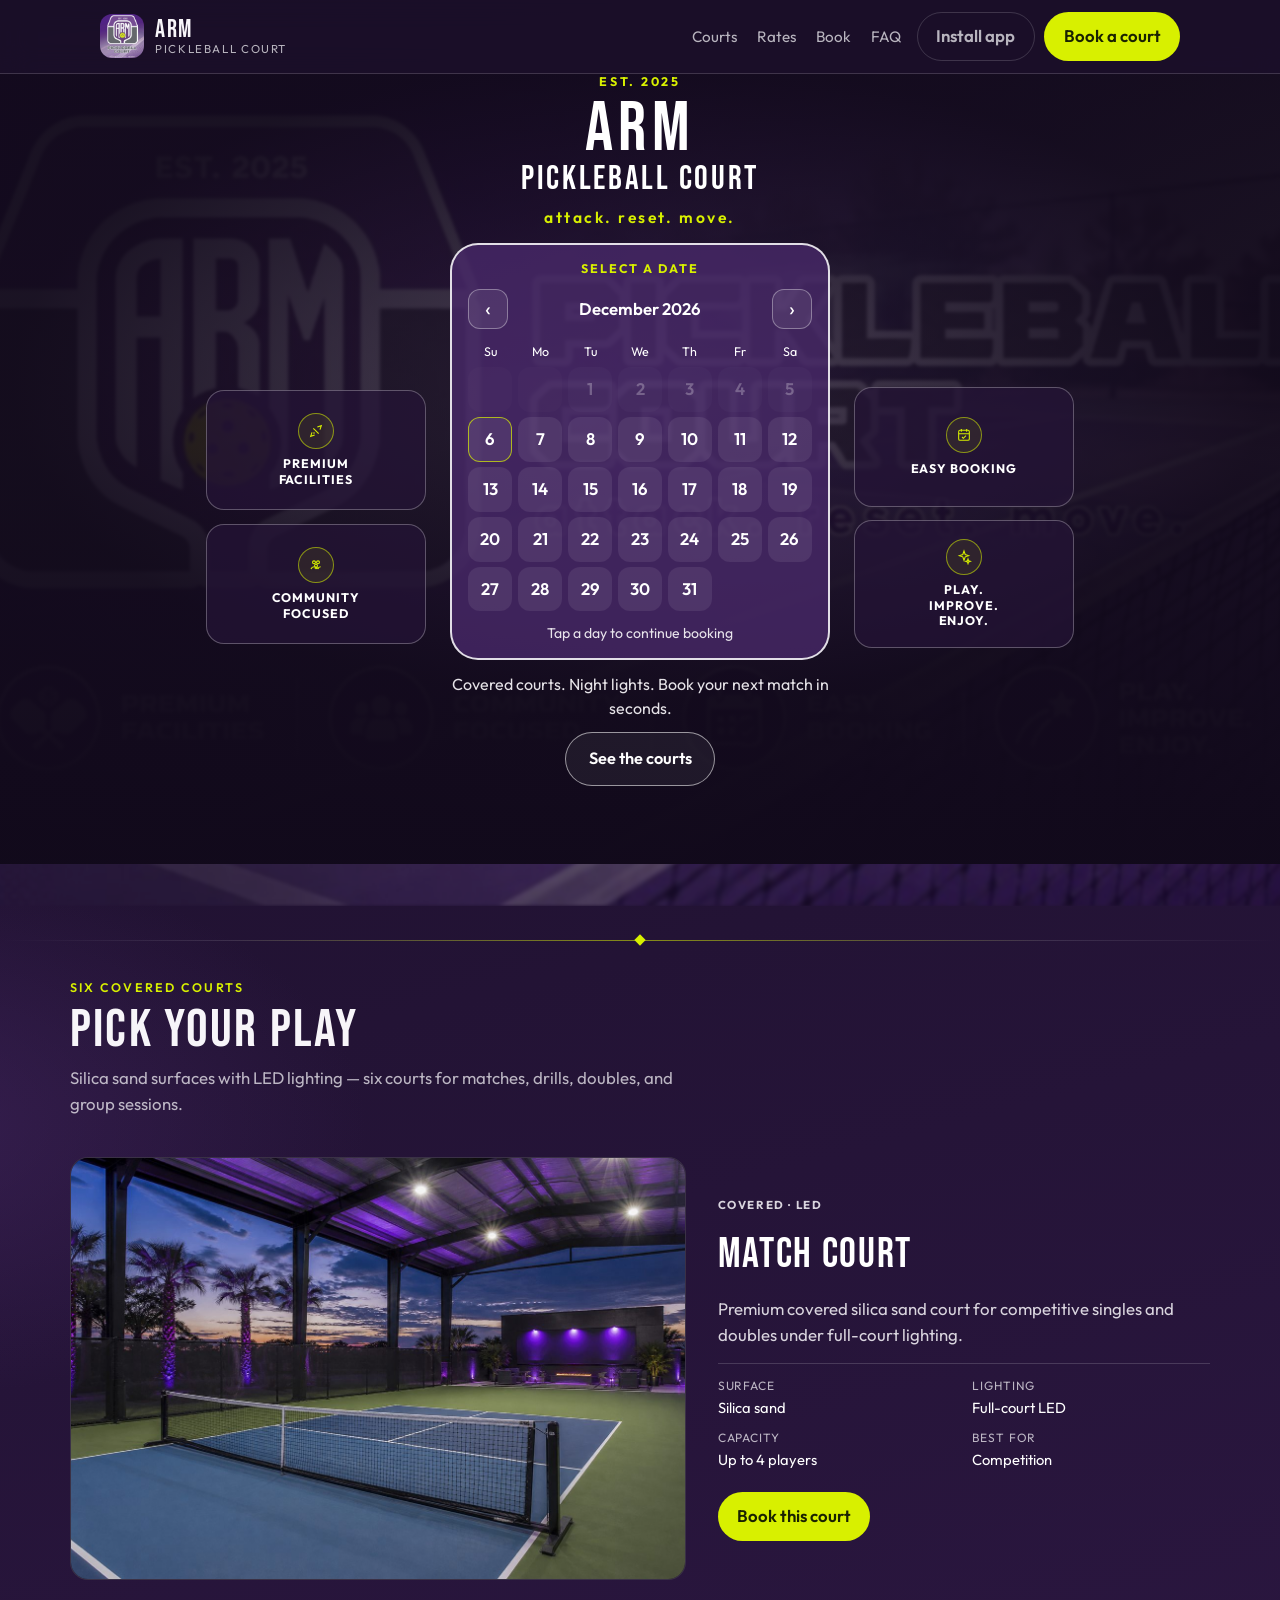
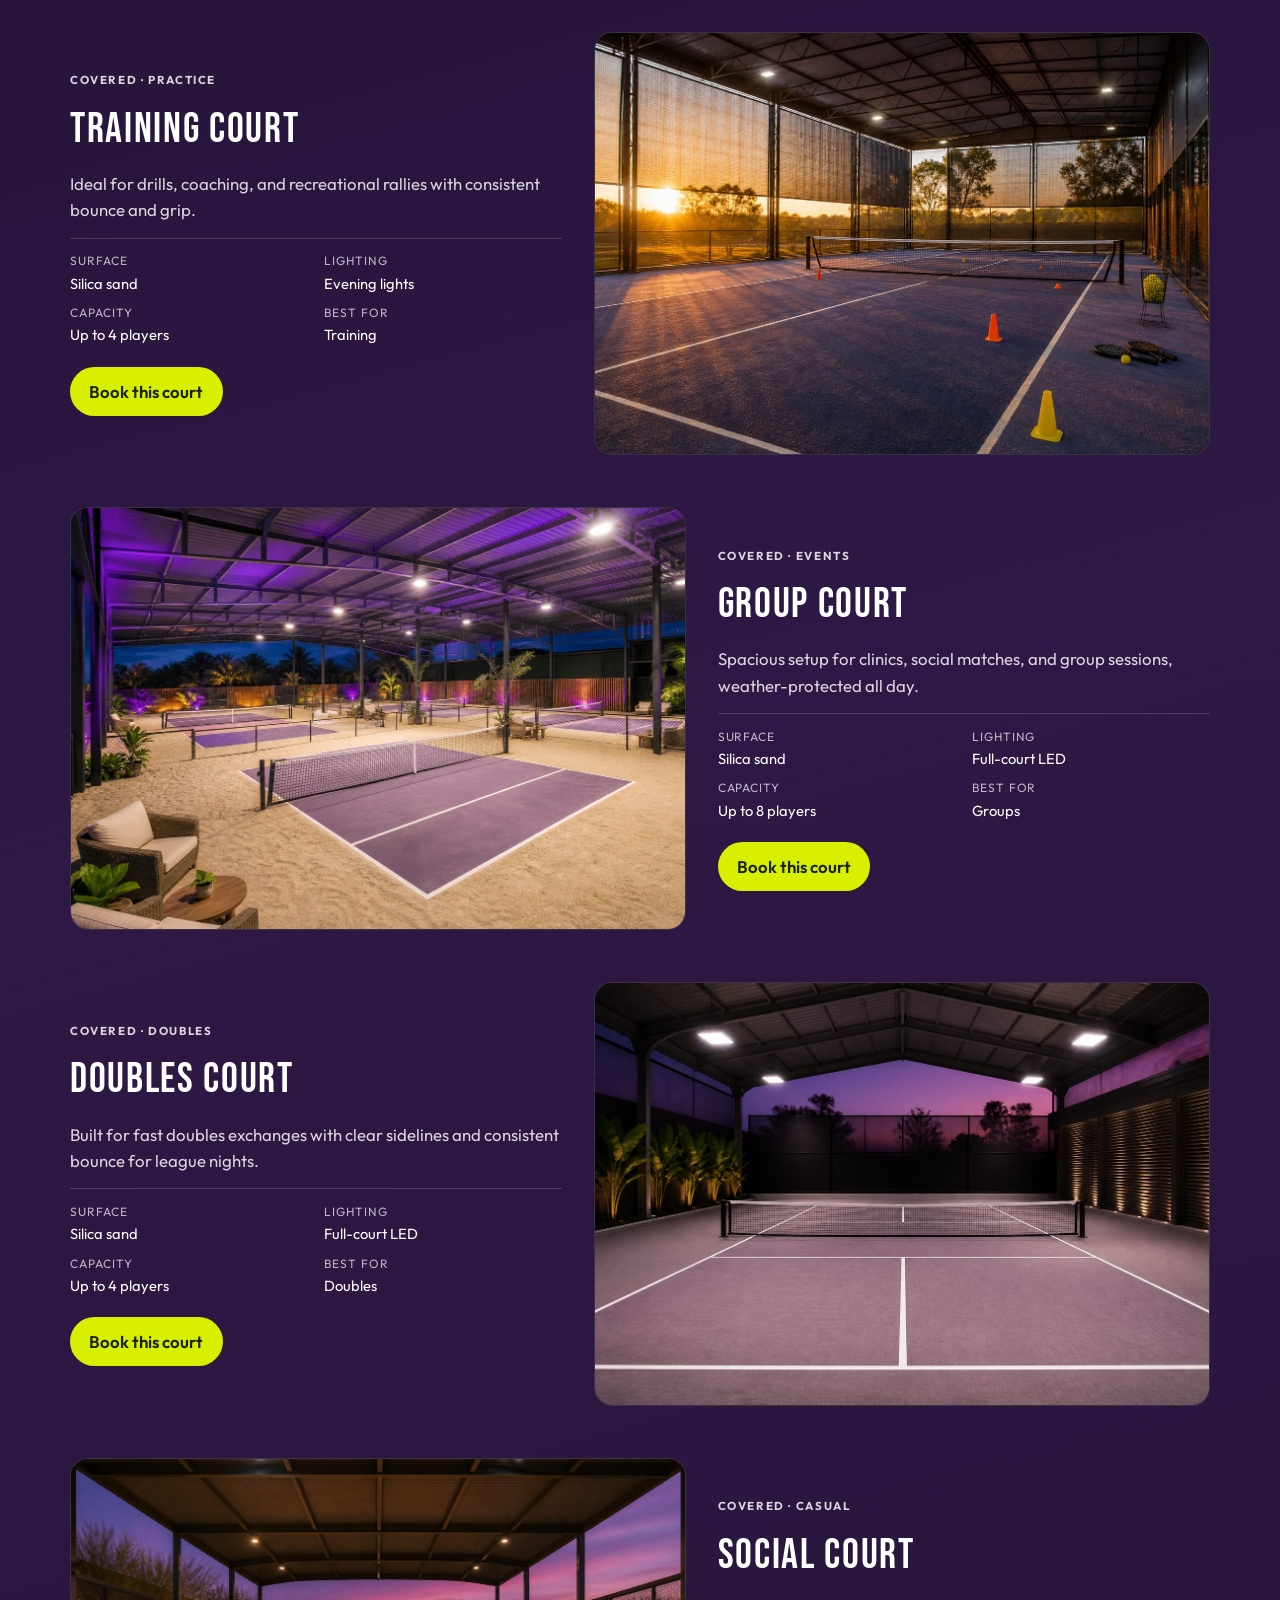
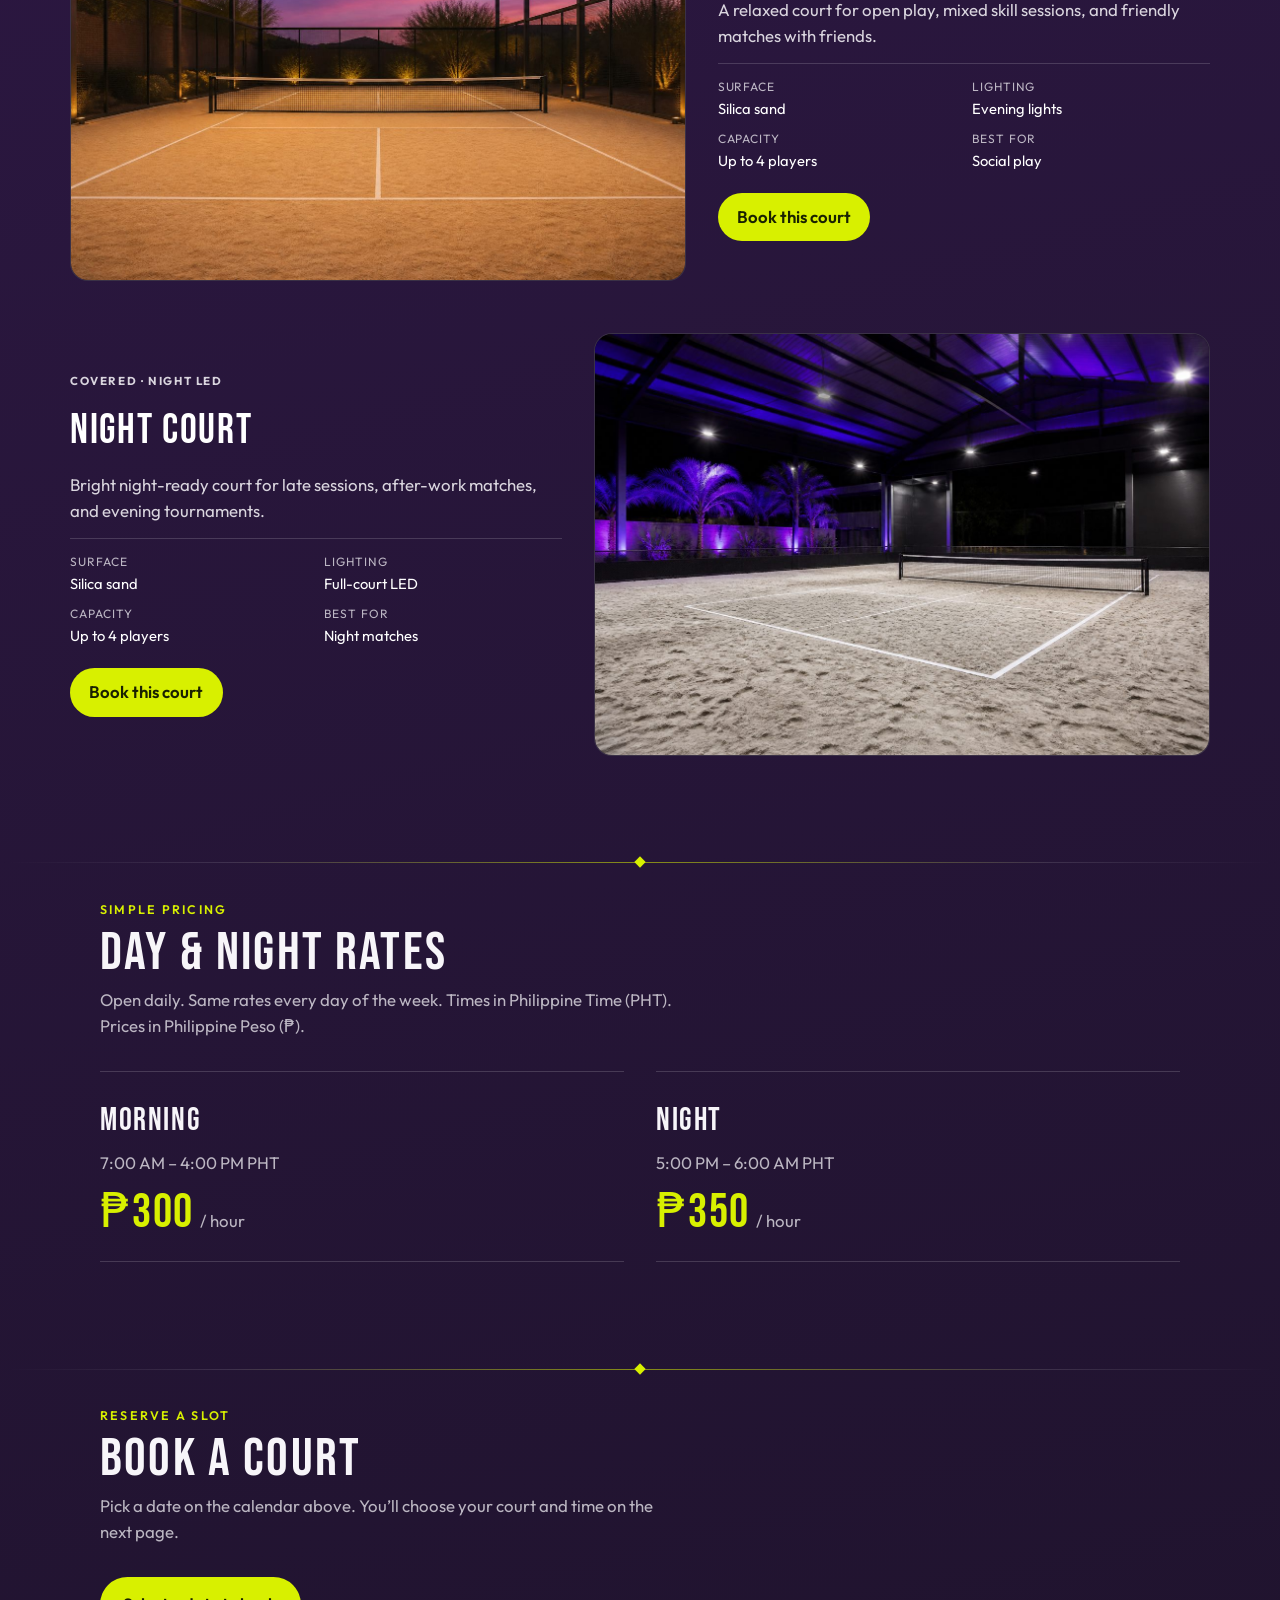
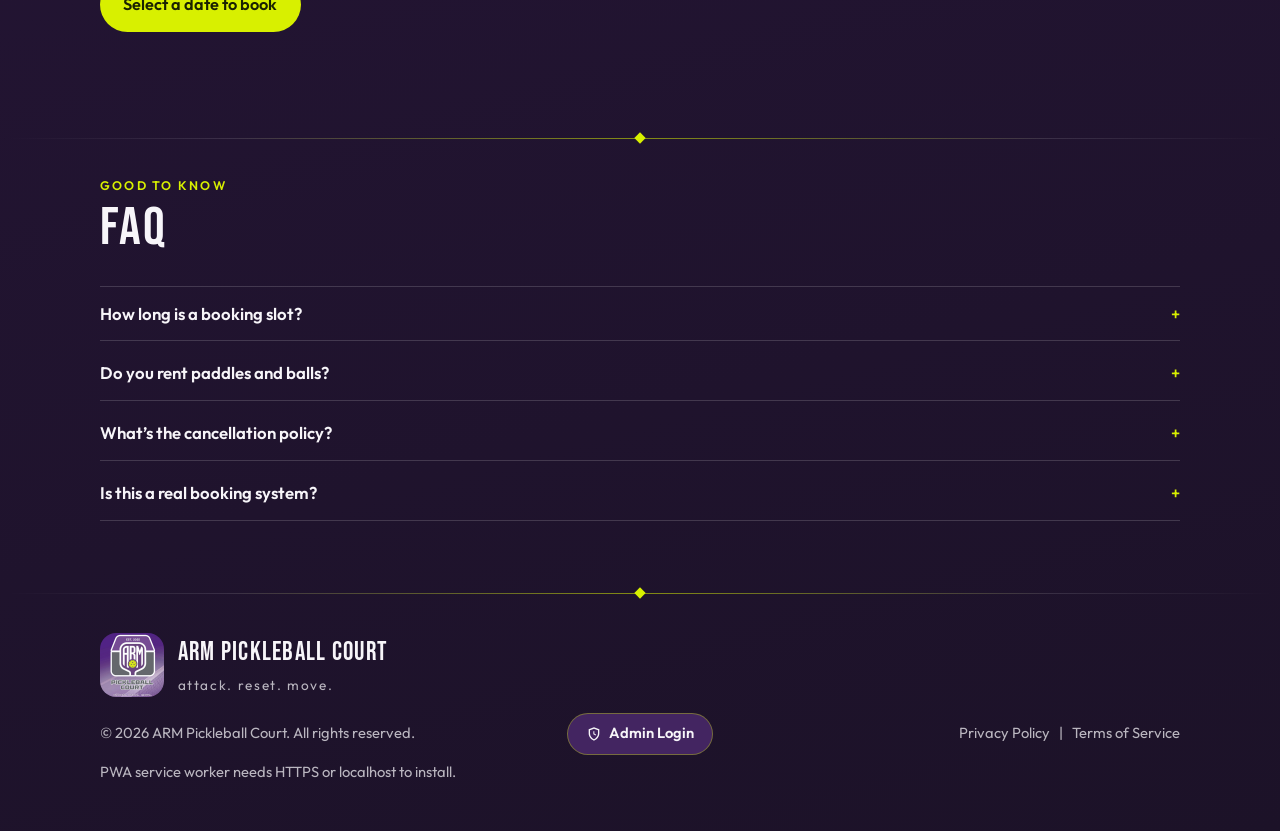
==== book.html @ 5e367e17 "Prepare ARM Pickleball Court PWA for Vercel deploy and phone install. Co-authored-by: Cursor <cursor" ====
<!DOCTYPE html>
<html lang="en">
  <head>
    <meta charset="utf-8" />
    <meta name="viewport" content="width=device-width, initial-scale=1, viewport-fit=cover" />
    <meta name="theme-color" content="#4A2A6B" />
    <meta name="description" content="Book an ARM Pickleball Court — choose court and time." />
    <meta name="apple-mobile-web-app-capable" content="yes" />
    <meta name="apple-mobile-web-app-status-bar-style" content="black-translucent" />
    <meta name="apple-mobile-web-app-title" content="ARM Court" />
    <link rel="manifest" href="/manifest.webmanifest" />
    <link rel="icon" type="image/png" href="/assets/icons/icon-192.png" />
    <link rel="apple-touch-icon" href="/assets/icons/apple-touch-icon.png" />
    <link rel="preconnect" href="https://fonts.googleapis.com" />
    <link rel="preconnect" href="https://fonts.gstatic.com" crossorigin />
    <link
      href="https://fonts.googleapis.com/css2?family=Bebas+Neue&family=Outfit:wght@400;500;600;700&display=swap"
      rel="stylesheet"
    />
    <link rel="stylesheet" href="/css/styles.css?v=39" />
    <link rel="stylesheet" href="/css/book.css?v=39" />
    <title>Book a court · ARM Pickleball Court</title>
  </head>
  <body class="book-page">
    <a class="skip-link" href="#bookMain">Skip to content</a>

    <header class="site-header" id="top">
      <div class="header-inner">
        <a class="brand-mark" href="/#hero" aria-label="ARM Pickleball Court home">
          <img src="/assets/logo.png" alt="" width="44" height="44" />
          <span class="brand-text">
            <span class="brand-name">ARM</span>
            <span class="brand-sub">Pickleball Court</span>
          </span>
        </a>
        <nav class="nav" aria-label="Primary">
          <a href="/#courts">Courts</a>
          <a href="/#rates">Rates</a>
          <a href="/book.html">Book</a>
          <a href="/#faq">FAQ</a>
        </nav>
        <div class="header-actions">
          <a class="btn btn-accent change-date-btn" href="/#heroCalendar">Change date</a>
          <button type="button" class="nav-toggle" id="navToggle" aria-expanded="false" aria-controls="mobileNav" aria-label="Open menu">
            <span></span><span></span>
          </button>
        </div>
      </div>
      <nav class="mobile-nav" id="mobileNav" hidden>
        <a href="/#courts">Courts</a>
        <a href="/#rates">Rates</a>
        <a href="/book.html">Book</a>
        <a href="/#faq">FAQ</a>
        <a class="btn btn-accent" href="/#heroCalendar">Change date</a>
      </nav>
    </header>

    <main id="bookMain" class="book-layout">
      <section class="book-main">
        <h1 class="book-page-title">Book your court</h1>
        <p class="book-intro">Follow the steps below — pick a date, choose a court, select your times, then enter your details.</p>

        <ol class="book-stepper" id="bookStepper" aria-label="Booking steps">
          <li class="is-done">
            <span class="stepper-mark" aria-hidden="true">✓</span>
            <span>Date</span>
          </li>
          <li class="is-current" data-step="court">
            <span class="stepper-mark">2</span>
            <span>Court</span>
          </li>
          <li data-step="times">
            <span class="stepper-mark">3</span>
            <span>Times</span>
          </li>
          <li data-step="details">
            <span class="stepper-mark">4</span>
            <span>Details</span>
          </li>
        </ol>

        <div class="book-step-card" id="bookCourtSection">
          <div class="book-step-head">
            <p class="eyebrow" id="bookStepLabel">Step 2 · Choose your court</p>
            <h2 id="bookStepTitle">Tap a court to pick times for it.</h2>
            <p class="book-lead" id="bookLead">Swipe through all 6 covered courts. Want a second court later? You can add another after.</p>
          </div>

          <div class="book-hint" id="bookHint">
            Tap a court card to continue. Times are Philippine Time (PHT). Prices in ₱.
          </div>

          <div class="book-carousel" id="bookCarousel">
            <div class="book-court-track" id="bookCourtGrid"></div>
            <button type="button" class="carousel-nav carousel-prev" id="carouselPrev" aria-label="Previous court">‹</button>
            <button type="button" class="carousel-nav carousel-next" id="carouselNext" aria-label="Next court">›</button>
            <div class="carousel-dots" id="carouselDots" role="tablist" aria-label="Courts"></div>
          </div>

          <div class="book-next-card" id="bookNextCard" hidden>
            <p class="book-hint book-hint-inline" id="bookNextHint">Next: pick play times.</p>
            <button type="button" class="btn btn-accent book-pick-times" id="pickTimesBtn">Pick times →</button>
            <a class="book-back-date" href="/#heroCalendar">← Back to date</a>
          </div>
        </div>

        <div class="book-slots-panel" id="bookSlotsPanel" hidden>
          <h2 class="book-slots-title" id="timesTitle">Pick your play times</h2>
          <p class="book-lead" id="timesLead">Tap one or more hours. You can add more courts after.</p>

          <div class="pricing-guide" aria-label="Pricing guide">
            <p class="pricing-kicker">Pricing guide</p>
            <div class="pricing-tiers">
              <div class="pricing-tier">
                <span class="tier-icon is-sun" aria-hidden="true">☀</span>
                <div>
                  <p>Morning · ₱300/hr</p>
                  <span>Monday – Sunday · 7 AM – 4 PM</span>
                </div>
              </div>
              <div class="pricing-tier">
                <span class="tier-icon is-moon" aria-hidden="true">☾</span>
                <div>
                  <p>Night · ₱350/hr</p>
                  <span>Monday – Sunday · 5 PM – 6 AM</span>
                </div>
              </div>
            </div>
          </div>

          <div class="time-slot-list" id="bookSlotGrid" role="listbox" aria-multiselectable="true" aria-label="Time slots"></div>

          <button type="button" class="add-court-btn" id="addCourtBtn">+ Add another court</button>

          <div class="book-continue-bar book-continue-inline" id="bookContinueInline" hidden>
            <p class="book-continue-copy">
              <svg class="book-continue-icon" viewBox="0 0 24 24" fill="none" stroke="currentColor" stroke-width="1.8" aria-hidden="true">
                <path d="M9 18h6" />
                <path d="M10 21h4" />
                <path d="M12 3a7 7 0 0 0-4 12.7V17h8v-1.3A7 7 0 0 0 12 3z" />
              </svg>
              Nice! Add your name and contact next so we can confirm your booking.
            </p>
            <button type="button" class="btn btn-accent book-continue-btn" data-continue-details>
              Continue to your details →
            </button>
          </div>

          <div class="times-actions">
            <button type="button" class="btn btn-ghost" id="slotsBack">← Back to courts</button>
          </div>
        </div>

        <form class="book-details" id="bookDetailsForm" hidden novalidate>
          <h2>Your details</h2>
          <div class="field-grid">
            <div class="field">
              <label for="guestName">Full name</label>
              <input id="guestName" name="name" type="text" autocomplete="name" required placeholder="Jordan Reyes" />
            </div>
            <div class="field">
              <label for="guestPhone">Mobile number</label>
              <input id="guestPhone" name="phone" type="tel" inputmode="numeric" autocomplete="tel" required placeholder="09XX XXX XXXX" maxlength="13" pattern="[0-9]*" />
            </div>
            <div class="field field-span">
              <label for="guestEmail">Email <span class="optional">(optional)</span></label>
              <input id="guestEmail" name="email" type="email" autocomplete="email" placeholder="you@email.com" />
            </div>
          </div>
          <div class="step-actions">
            <button type="button" class="btn btn-ghost" id="detailsBack">Back to times</button>
            <button type="submit" class="btn btn-accent">Review booking</button>
          </div>
        </form>
      </section>

      <aside class="book-sidebar" aria-label="Booking summary">
        <div class="book-sidebar-card">
          <div class="book-sidebar-head">
            <p class="book-sidebar-kicker">Your booking</p>
            <p class="book-sidebar-sub">A quick look at what you picked.</p>
          </div>

          <div class="book-sidebar-row">
            <div>
              <p class="book-meta-label">Date</p>
              <p class="book-meta-value" id="sidebarDate">—</p>
            </div>
            <a class="book-change" href="/#heroCalendar">Change</a>
          </div>

          <div class="book-sidebar-body" id="sidebarBody">
            <p class="book-empty">No courts chosen yet — start by tapping a court.</p>
          </div>

          <div class="book-total">
            <span>Total Amount</span>
            <strong id="sidebarTotal">₱0</strong>
          </div>

          <p class="book-secure-note">Secure booking</p>
        </div>
        <button type="button" class="btn btn-accent sidebar-continue" id="sidebarContinueBtn" data-continue-details hidden>
          Continue to your details →
        </button>
      </aside>
    </main>

    <section class="confirm-page" id="bookingConfirm" hidden>
      <div class="confirm-hero">
        <span class="confirm-check" aria-hidden="true">
          <svg viewBox="0 0 24 24" fill="none" stroke="currentColor" stroke-width="2.2">
            <circle cx="12" cy="12" r="8.5" />
            <path d="M8.2 12.3l2.4 2.4 5.2-5.2" />
          </svg>
        </span>
        <p class="eyebrow">Demo booking confirmed</p>
        <h1>You’re on the court</h1>
        <p>Show this reference at the desk when you arrive.</p>
      </div>

      <div class="confirm-ref-card">
        <p>Booking reference</p>
        <strong id="receiptRef">—</strong>
      </div>

      <div class="confirm-receipt">
        <section class="review-block is-tint">
          <p class="review-kicker">Date</p>
          <p class="review-date-value" id="receiptDate"></p>
        </section>

        <section class="review-block">
          <p class="review-kicker">Courts & times</p>
          <div id="receiptCourts"></div>
        </section>

        <section class="review-block">
          <p class="review-kicker">Your details</p>
          <div id="receiptGuest"></div>
        </section>

        <div class="review-total">
          <span>Total paid</span>
          <strong id="receiptTotal"></strong>
        </div>

        <section class="review-block is-tint">
          <p class="review-kicker">What to know</p>
          <ul class="review-notes">
            <li>This is a simulated demo booking — no real payment was taken.</li>
            <li>Cancel at least 4 hours before your slot for a full demo credit.</li>
            <li>Arrive a few minutes early. Paddles and balls can be rented at the desk.</li>
          </ul>
        </section>
      </div>

      <div class="confirm-actions">
        <a class="btn btn-ghost" href="/">Back to home</a>
        <a class="btn btn-accent" href="/#heroCalendar">Book another date</a>
      </div>
      <p class="confirm-note">Keep this page or screenshot the reference for check-in.</p>
    </section>

    <div class="book-continue-bar book-continue-fixed" id="bookContinueBar" hidden>
      <p class="book-continue-copy">
        <svg class="book-continue-icon" viewBox="0 0 24 24" fill="none" stroke="currentColor" stroke-width="1.8" aria-hidden="true">
          <path d="M9 18h6" />
          <path d="M10 21h4" />
          <path d="M12 3a7 7 0 0 0-4 12.7V17h8v-1.3A7 7 0 0 0 12 3z" />
        </svg>
        Nice! Add your name and contact next so we can confirm your booking.
      </p>
      <button type="button" class="btn btn-accent book-continue-btn" data-continue-details>
        Continue to your details →
      </button>
    </div>

    <dialog class="photo-dialog" id="photoDialog">
      <form method="dialog" class="photo-dialog-body">
        <img id="photoDialogImg" alt="" />
        <p id="photoDialogCaption"></p>
        <button value="close" class="btn btn-accent">Close</button>
      </form>
    </dialog>

    <dialog class="review-dialog" id="reviewDialog" aria-labelledby="reviewTitle">
      <div class="review-card">
        <header class="review-head">
          <span class="review-icon" aria-hidden="true">
            <svg viewBox="0 0 24 24" fill="none" stroke="currentColor" stroke-width="2.2">
              <circle cx="12" cy="12" r="8.5" />
              <path d="M8.2 12.3l2.4 2.4 5.2-5.2" />
            </svg>
          </span>
          <div class="review-head-copy">
            <p class="eyebrow" id="reviewEyebrow">Check before you confirm</p>
            <h2 id="reviewTitle">Review your booking</h2>
            <p id="reviewSub">Nothing is locked in yet — go back if you need to change anything.</p>
          </div>
          <button type="button" class="review-close" id="reviewClose" aria-label="Go back">×</button>
        </header>

        <section class="review-block is-tint">
          <p class="review-kicker">Date</p>
          <p class="review-date-value" id="reviewDate"></p>
        </section>

        <section class="review-block">
          <p class="review-kicker">Courts & times</p>
          <div id="reviewCourts"></div>
        </section>

        <section class="review-block">
          <p class="review-kicker">Your details</p>
          <div id="reviewGuest"></div>
        </section>

        <div class="review-total">
          <span>Total to pay</span>
          <strong id="reviewTotal"></strong>
        </div>

        <section class="review-block is-tint" id="reviewNotes">
          <p class="review-kicker">Important reminders</p>
          <ul class="review-notes">
            <li>Cancel at least 4 hours before your slot for a full demo credit.</li>
            <li>Same-day no-shows are charged.</li>
            <li>Arrive a few minutes early. Paddles and balls can be rented at the desk.</li>
          </ul>
        </section>

        <p class="review-ref" id="reviewRefWrap" hidden>Reference <strong id="confirmRef"></strong></p>

        <div class="review-actions" id="reviewActions">
          <button type="button" class="btn btn-ghost" id="reviewBack">Go back</button>
          <button type="button" class="btn btn-accent" id="reviewPayBtn">Confirm booking</button>
        </div>

        <div class="review-processing" id="reviewProcessing" hidden>
          <span class="review-spinner" aria-hidden="true"></span>
          <p>Processing demo payment…</p>
          <span>We’re locking your court times. This is a simulated booking.</span>
        </div>
      </div>
    </dialog>

    <script src="/js/data.js" defer></script>
    <script src="/js/book-page.js" defer></script>
    <script src="/js/pwa.js" defer></script>
  </body>
</html>
---- css/styles.css ----
:root {
  --purple: #4a2a6b;
  --purple-deep: #2e1845;
  --purple-mid: #6a3d8a;
  --charcoal: #3d3f45;
  --charcoal-soft: #54565b;
  --lime: #d8f000;
  --lime-ink: #1a2200;
  --white: #f7f5f9;
  --white-dim: rgba(247, 245, 249, 0.72);
  --line: rgba(255, 255, 255, 0.16);
  --danger: #ff6b7a;
  --radius: 14px;
  --font-display: "Bebas Neue", sans-serif;
  --font-body: "Outfit", system-ui, sans-serif;
  --header-h: 68px;
  --shadow-none: none;
  color-scheme: dark;
}

*,
*::before,
*::after {
  box-sizing: border-box;
}

html {
  scroll-behavior: smooth;
  width: 100%;
  max-width: 100%;
  overflow-x: hidden;
}

body {
  margin: 0;
  width: 100%;
  max-width: 100%;
  overflow-x: hidden;
  font-family: var(--font-body);
  font-size: 1.05rem;
  line-height: 1.55;
  color: var(--white);
  background:
    radial-gradient(1200px 600px at 80% -10%, rgba(106, 61, 138, 0.55), transparent 60%),
    radial-gradient(900px 500px at -10% 20%, rgba(74, 42, 107, 0.5), transparent 55%),
    linear-gradient(165deg, #1a0f28 0%, var(--purple-deep) 42%, #1c1228 100%);
  min-height: 100dvh;
}

img {
  max-width: 100%;
  display: block;
}

a {
  color: inherit;
  text-decoration: none;
}

button,
input,
select {
  font: inherit;
}

.visually-hidden {
  position: absolute;
  width: 1px;
  height: 1px;
  padding: 0;
  margin: -1px;
  overflow: hidden;
  clip: rect(0, 0, 0, 0);
  white-space: nowrap;
  border: 0;
}

.skip-link {
  position: absolute;
  left: 12px;
  top: -48px;
  z-index: 100;
  padding: 0.6rem 1rem;
  background: var(--lime);
  color: var(--lime-ink);
  border-radius: 999px;
}

.skip-link:focus {
  top: 12px;
}

/* Header */
.site-header {
  position: sticky;
  top: 0;
  z-index: 50;
  backdrop-filter: blur(14px);
  background: rgba(26, 15, 40, 0.78);
  border-bottom: 1px solid var(--line);
}

.header-inner {
  max-width: 1120px;
  margin: 0 auto;
  padding: 0.75rem 1.25rem;
  min-height: var(--header-h);
  display: flex;
  align-items: center;
  gap: 1rem;
}

.brand-mark {
  display: flex;
  align-items: center;
  gap: 0.7rem;
}

.brand-mark img {
  width: 44px;
  height: 44px;
  border-radius: 12px;
  object-fit: cover;
}

.brand-text {
  display: flex;
  flex-direction: column;
  line-height: 1.05;
}

.brand-name {
  font-family: var(--font-display);
  font-size: 1.55rem;
  letter-spacing: 0.06em;
}

.brand-sub {
  font-size: 0.72rem;
  text-transform: uppercase;
  letter-spacing: 0.14em;
  color: var(--white-dim);
}

.nav {
  display: none;
  gap: 1.25rem;
  margin-left: auto;
  font-size: 0.95rem;
  color: var(--white-dim);
}

.nav a:hover,
.mobile-nav a:hover {
  color: var(--white);
}

.header-actions {
  margin-left: auto;
  display: flex;
  align-items: center;
  gap: 0.6rem;
}

.nav-toggle {
  width: 42px;
  height: 42px;
  border: 1px solid var(--line);
  border-radius: 12px;
  background: transparent;
  display: grid;
  place-content: center;
  gap: 6px;
  cursor: pointer;
}

.nav-toggle span {
  display: block;
  width: 18px;
  height: 2px;
  background: var(--white);
}

.mobile-nav {
  display: grid;
  gap: 0.85rem;
  padding: 0.5rem 1.25rem 1.15rem;
  border-top: 1px solid var(--line);
}

.mobile-nav[hidden] {
  display: none;
}

/* Buttons */
.btn {
  display: inline-flex;
  align-items: center;
  justify-content: center;
  gap: 0.4rem;
  border: 1px solid transparent;
  border-radius: 999px;
  padding: 0.65rem 1.15rem;
  font-weight: 600;
  cursor: pointer;
  transition: transform 180ms ease, background 180ms ease, color 180ms ease, border-color 180ms ease;
}

.btn:hover {
  transform: translateY(-1px);
}

.btn:active {
  transform: translateY(0);
}

.btn-accent {
  background: var(--lime);
  color: var(--lime-ink);
}

.btn-outline {
  border-color: rgba(255, 255, 255, 0.35);
  background: transparent;
  color: var(--white);
}

.btn-ghost {
  background: transparent;
  color: var(--white-dim);
  border-color: var(--line);
}

@media (max-width: 719px) {
  .install-btn,
  .change-date-btn {
    display: none !important;
  }

  .header-inner {
    max-width: none;
    width: 100%;
    padding: 0.65rem 0.85rem;
  }

  .hero {
    width: 100%;
    padding: 0.65rem 0.85rem 1.75rem;
  }

  .hero-stage {
    width: 100%;
  }

  .hero-center {
    width: 100%;
    max-width: none;
  }

  .hero-calendar-panel {
    border-radius: 22px;
    padding: 0.85rem 0.75rem 0.8rem;
  }

  .hero-title-brand {
    font-size: clamp(2.6rem, 14vw, 3.4rem);
  }

  .hero-title-stack {
    font-size: clamp(1.55rem, 8vw, 2.1rem);
  }

  .section,
  .site-footer {
    max-width: none;
    width: 100%;
    padding-left: 0.85rem;
    padding-right: 0.85rem;
  }

  .section::before,
  .site-footer::before {
    width: 100%;
    left: 0;
    transform: none;
  }
}

.btn-lg {
  padding: 0.85rem 1.4rem;
  font-size: 1.02rem;
}

.icon-btn {
  width: 40px;
  height: 40px;
  border-radius: 12px;
  border: 1px solid var(--line);
  background: rgba(255, 255, 255, 0.04);
  color: var(--white);
  cursor: pointer;
  font-size: 1.35rem;
  line-height: 1;
}

/* Hero: centered calendar focal point */
.hero {
  position: relative;
  min-height: calc(100dvh - var(--header-h));
  height: auto;
  display: flex;
  flex-direction: column;
  justify-content: space-between;
  overflow: hidden;
  isolation: isolate;
  padding: 0.75rem 1.25rem 2.25rem;
  box-sizing: border-box;
}

.hero-media {
  position: absolute;
  inset: 0;
  z-index: -1;
}

.hero-bg {
  width: 100%;
  height: 100%;
  object-fit: cover;
  object-position: center 35%;
  transform: scale(1.1);
  filter: blur(1.5px) saturate(1.08) brightness(0.58);
  animation: heroDrift 22s ease-in-out infinite alternate;
}

.hero-veil {
  position: absolute;
  inset: 0;
  background:
    radial-gradient(ellipse 70% 55% at 50% 42%, rgba(46, 24, 69, 0.35), rgba(18, 10, 28, 0.88) 70%),
    linear-gradient(180deg, rgba(18, 10, 28, 0.55) 0%, rgba(18, 10, 28, 0.4) 50%, rgba(12, 6, 20, 0.96) 100%);
}

.hero-stage {
  width: min(1120px, 100%);
  margin: 0 auto;
  flex: 1 1 auto;
  min-height: 0;
  display: flex;
  flex-direction: column;
  align-items: center;
  justify-content: center;
  gap: clamp(0.55rem, 1.4vh, 1rem);
  padding: 0.35rem 0 0.85rem;
  text-align: center;
  animation: riseIn 700ms ease both;
}

.hero-copy {
  text-align: center;
  padding: 0;
  background: none;
  border: 0;
  position: relative;
  z-index: 2;
  flex-shrink: 0;
}

.hero-est {
  margin: 0 0 0.3rem;
  font-size: 0.78rem;
  letter-spacing: 0.22em;
  text-transform: uppercase;
  color: var(--lime);
  font-weight: 700;
}

.hero-title {
  margin: 0;
  line-height: 0.95;
}

.hero-title-brand {
  display: block;
  font-family: var(--font-display);
  font-size: clamp(2.8rem, 9vw, 4.4rem);
  letter-spacing: 0.08em;
  color: #ffffff;
  font-weight: 400;
}

.hero-title-stack {
  display: block;
  margin-top: 0.08rem;
  font-family: var(--font-display);
  font-size: clamp(1.45rem, 5vw, 2.1rem);
  letter-spacing: 0.08em;
  color: #ffffff;
  font-weight: 400;
  text-transform: uppercase;
}

.hero-tag {
  margin: 0.55rem 0 0;
  font-size: 0.98rem;
  letter-spacing: 0.16em;
  color: var(--lime);
  font-weight: 600;
}

.hero-mid {
  width: 100%;
  display: flex;
  flex-direction: column;
  align-items: center;
  gap: 1rem;
  min-height: 0;
}

.hero-center {
  width: min(420px, 100%);
  display: flex;
  flex-direction: column;
  align-items: center;
  gap: 0.85rem;
  position: relative;
  z-index: 2;
  order: -1;
}

.hero-calendar-panel {
  width: 100%;
  margin: 0 auto;
  padding: clamp(0.8rem, 1.6vh, 1.1rem) 1rem clamp(0.7rem, 1.4vh, 1rem);
  border: 2px solid rgba(255, 255, 255, 0.85);
  border-radius: 28px;
  background: rgba(74, 42, 107, 0.78);
  backdrop-filter: blur(12px);
  flex-shrink: 0;
}

.hero-cal-label {
  margin: 0 0 0.65rem;
  text-align: center;
  font-size: 0.78rem;
  letter-spacing: 0.16em;
  text-transform: uppercase;
  color: var(--lime);
  font-weight: 700;
}

.hero-cal-hint {
  margin: 0.75rem 0 0;
  text-align: center;
  font-size: 0.88rem;
  color: rgba(247, 245, 249, 0.92);
}

.hero-below {
  position: relative;
  z-index: 2;
  text-align: center;
  padding-bottom: 0.35rem;
}

.hero-lead {
  margin: 0 auto;
  max-width: 26rem;
  color: rgba(247, 245, 249, 0.92);
  font-size: 1rem;
  line-height: 1.45;
}

.hero-cta {
  display: flex;
  flex-wrap: wrap;
  gap: 0.75rem;
  justify-content: center;
  margin-top: 0.75rem;
}

.hero-cta .btn-outline {
  border-color: rgba(255, 255, 255, 0.55);
  background: rgba(255, 255, 255, 0.06);
  color: #ffffff;
}

.hero-side {
  list-style: none;
  margin: 0;
  padding: 0;
  display: grid;
  grid-template-columns: 1fr 1fr;
  gap: 0.65rem;
  width: min(360px, 100%);
}

.hero-side li {
  display: flex;
  flex-direction: column;
  align-items: center;
  justify-content: center;
  gap: 0.45rem;
  text-align: center;
  padding: 0.85rem 0.65rem;
  border: 1px solid rgba(255, 255, 255, 0.28);
  border-radius: 18px;
  background: rgba(36, 20, 54, 0.72);
  backdrop-filter: blur(8px);
  color: #ffffff;
  font-size: 0.72rem;
  letter-spacing: 0.08em;
  text-transform: uppercase;
  font-weight: 700;
  min-height: 96px;
}

.feature-text {
  max-width: 11ch;
  line-height: 1.25;
}

.feature-icon {
  width: 36px;
  height: 36px;
  border: 1px solid rgba(216, 240, 0, 0.55);
  border-radius: 999px;
  display: grid;
  place-items: center;
  flex-shrink: 0;
  color: var(--lime);
  background: rgba(216, 240, 0, 0.08);
}

.feature-icon svg {
  width: 16px;
  height: 16px;
}

.booking-date-chip {
  margin: 0 0 1rem;
  padding: 0.7rem 0.9rem;
  border: 1px solid var(--line);
  border-radius: 12px;
  background: rgba(216, 240, 0, 0.08);
  color: var(--white-dim);
  font-size: 0.95rem;
}

.booking-date-chip strong {
  color: var(--lime);
}

.hero-calendar-panel .day-btn {
  background: rgba(255, 255, 255, 0.08);
  color: #ffffff;
}

.hero-calendar-panel .day-btn.is-selected {
  background: var(--lime);
  color: var(--lime-ink);
}

.hero-calendar-panel .day-btn.is-today:not(.is-selected) {
  border-color: rgba(216, 240, 0, 0.7);
}

.hero-calendar-panel .calendar-nav h3,
.hero-calendar-panel .calendar-weekdays {
  color: #ffffff;
}

.hero-calendar-panel .icon-btn {
  border-color: rgba(255, 255, 255, 0.35);
  background: rgba(255, 255, 255, 0.08);
  color: #ffffff;
}

@media (max-height: 820px) {
  .hero-title-brand {
    font-size: clamp(2.2rem, 6.5vh, 3.2rem);
  }

  .hero-title-stack {
    font-size: clamp(1.25rem, 3.6vh, 1.7rem);
  }

  .hero-tag {
    margin-top: 0.35rem;
    font-size: 0.9rem;
  }

  .hero-lead {
    font-size: 0.92rem;
  }

  .hero-cta {
    margin-top: 0.55rem;
  }

  .hero-calendar-panel .day-btn {
    font-size: 0.86rem;
  }

  .hero-side li {
    min-height: 84px;
    padding: 0.7rem 0.5rem;
  }
}
@keyframes heroDrift {
  from {
    transform: scale(1.1) translate3d(0, 0, 0);
  }
  to {
    transform: scale(1.16) translate3d(-1%, 1%, 0);
  }
}

@keyframes riseIn {
  from {
    opacity: 0;
    transform: translateY(18px);
  }
  to {
    opacity: 1;
    transform: translateY(0);
  }
}
/* Sections */
.section {
  position: relative;
  max-width: 1120px;
  margin: 0 auto;
  padding: 4.5rem 1.25rem;
}

.section::before {
  content: "";
  position: absolute;
  top: 2.15rem;
  left: 50%;
  width: 100vw;
  height: 1px;
  transform: translateX(-50%);
  background: linear-gradient(
    90deg,
    transparent 0%,
    rgba(255, 255, 255, 0.12) 18%,
    rgba(216, 240, 0, 0.55) 50%,
    rgba(255, 255, 255, 0.12) 82%,
    transparent 100%
  );
  pointer-events: none;
}

.section::after {
  content: "";
  position: absolute;
  top: calc(2.15rem - 4px);
  left: 50%;
  width: 8px;
  height: 8px;
  transform: translateX(-50%) rotate(45deg);
  background: var(--lime);
  pointer-events: none;
}

.section-head {
  max-width: 36rem;
  margin-bottom: 2rem;
}

.eyebrow {
  margin: 0 0 0.45rem;
  font-size: 0.78rem;
  letter-spacing: 0.18em;
  text-transform: uppercase;
  color: var(--lime);
  font-weight: 600;
}

.section h2 {
  margin: 0 0 0.55rem;
  font-family: var(--font-display);
  font-size: clamp(2.4rem, 5vw, 3.4rem);
  letter-spacing: 0.04em;
  line-height: 0.95;
  font-weight: 400;
}

.section-lead {
  margin: 0;
  color: var(--white-dim);
}

/* Courts: image-led alternating rows */
.section.courts {
  max-width: 1180px;
}

.section-head-wide {
  max-width: 40rem;
  margin-bottom: 2.5rem;
}

.court-list {
  display: grid;
  gap: 2.75rem;
}

.court-item {
  display: grid;
  gap: 1.15rem;
  padding: 0;
  border: 0;
  animation: riseIn 650ms ease both;
}

.court-item:last-child {
  border: 0;
}

.court-item:nth-child(2) {
  animation-delay: 80ms;
}

.court-item:nth-child(3) {
  animation-delay: 160ms;
}

.court-item:nth-child(4) {
  animation-delay: 200ms;
}

.court-item:nth-child(5) {
  animation-delay: 240ms;
}

.court-item:nth-child(6) {
  animation-delay: 280ms;
}

.court-media {
  margin: 0;
  overflow: hidden;
  border-radius: 18px;
  border: 1px solid rgba(255, 255, 255, 0.14);
  background: #1a0f28;
  aspect-ratio: 16 / 10;
}

.court-media img {
  width: 100%;
  height: 100%;
  object-fit: cover;
  object-position: center;
  transition: transform 500ms ease;
}

.court-item:hover .court-media img {
  transform: scale(1.035);
}

.court-body {
  display: grid;
  gap: 0.55rem;
  align-content: center;
}

.court-badge {
  display: inline-block;
  width: fit-content;
  margin: 0;
  font-size: 0.72rem;
  letter-spacing: 0.14em;
  text-transform: uppercase;
  color: var(--lime);
  font-weight: 700;
}

.court-item h3 {
  margin: 0;
  font-family: var(--font-display);
  font-size: clamp(2rem, 4vw, 2.6rem);
  letter-spacing: 0.04em;
  font-weight: 400;
  color: #ffffff;
}

.court-item .court-body > p {
  margin: 0;
  color: rgba(247, 245, 249, 0.86);
  max-width: 34rem;
  line-height: 1.55;
}

.court-specs {
  display: grid;
  grid-template-columns: 1fr 1fr;
  gap: 0.55rem 1rem;
  margin: 0.35rem 0 0.25rem;
  padding: 0.85rem 0 0;
  border-top: 1px solid var(--line);
  list-style: none;
  font-size: 0.92rem;
  color: #ffffff;
}

.court-specs li {
  display: grid;
  gap: 0.1rem;
}

.court-specs span {
  display: block;
  color: var(--white-dim);
  font-size: 0.75rem;
  letter-spacing: 0.08em;
  text-transform: uppercase;
}

.court-book {
  width: fit-content;
  margin-top: 0.45rem;
}

@media (prefers-reduced-motion: reduce) {
  .court-item:hover .court-media img {
    transform: none;
  }
}

/* Rates */
.rate-grid {
  display: grid;
  gap: 1rem;
}

.rate-block {
  padding: 1.5rem 0;
  border-top: 1px solid var(--line);
}

.rate-block-night {
  border-bottom: 1px solid var(--line);
}

.rate-block h3 {
  margin: 0;
  font-family: var(--font-display);
  font-size: 2rem;
  letter-spacing: 0.05em;
  font-weight: 400;
}

.rate-time {
  margin: 0.25rem 0 0.85rem;
  color: var(--white-dim);
}

.rate-price {
  margin: 0;
  font-size: 1.05rem;
  color: var(--white-dim);
}

.rate-price span {
  font-family: var(--font-display);
  font-size: 3rem;
  letter-spacing: 0.03em;
  color: var(--lime);
  line-height: 1;
  margin-right: 0.2rem;
}

/* Booking: interactive surface */
.booking-panel {
  border: 1px solid var(--line);
  border-radius: var(--radius);
  background: rgba(255, 255, 255, 0.04);
  padding: 1.25rem;
}

.booking-steps {
  display: flex;
  align-items: center;
  gap: 0.55rem;
  margin-bottom: 1.25rem;
}

.step {
  width: 30px;
  height: 30px;
  border-radius: 999px;
  border: 1px solid var(--line);
  display: grid;
  place-items: center;
  font-size: 0.85rem;
  font-weight: 600;
  color: var(--white-dim);
}

.step.is-active {
  background: var(--lime);
  border-color: var(--lime);
  color: var(--lime-ink);
}

.step.is-done {
  background: rgba(216, 240, 0, 0.18);
  border-color: rgba(216, 240, 0, 0.45);
  color: var(--lime);
}

.step-line {
  flex: 1;
  height: 1px;
  background: var(--line);
}

.booking-step {
  margin: 0;
  padding: 0;
  border: 0;
  min-width: 0;
}

.booking-step legend {
  font-family: var(--font-display);
  font-size: 1.7rem;
  letter-spacing: 0.04em;
  margin-bottom: 1rem;
}

.calendar-nav {
  display: flex;
  align-items: center;
  justify-content: space-between;
  margin-bottom: 0.85rem;
}

.calendar-nav h3 {
  margin: 0;
  font-size: 1.05rem;
  font-weight: 600;
}

.calendar-weekdays,
.calendar-grid {
  display: grid;
  grid-template-columns: repeat(7, 1fr);
  gap: 0.35rem;
}

.calendar-weekdays {
  margin-bottom: 0.35rem;
  color: var(--white-dim);
  font-size: 0.78rem;
  text-align: center;
}

.day-btn {
  aspect-ratio: 1;
  border: 1px solid transparent;
  border-radius: 12px;
  background: rgba(255, 255, 255, 0.03);
  color: var(--white);
  cursor: pointer;
  font-weight: 600;
}

.day-btn:disabled {
  opacity: 0.28;
  cursor: not-allowed;
}

.day-btn.is-outside {
  opacity: 0.2;
}

.day-btn.is-selected {
  background: var(--lime);
  color: var(--lime-ink);
}

.day-btn.is-today:not(.is-selected) {
  border-color: rgba(216, 240, 0, 0.55);
}

.field {
  display: grid;
  gap: 0.4rem;
  margin-bottom: 1rem;
}

.field label,
.field .label {
  font-size: 0.88rem;
  color: var(--white-dim);
}

.optional {
  opacity: 0.7;
}

.field input,
.field select {
  width: 100%;
  border: 1px solid var(--line);
  border-radius: 12px;
  background: rgba(0, 0, 0, 0.25);
  color: var(--white);
  padding: 0.8rem 0.9rem;
}

.field input:focus,
.field select:focus,
.day-btn:focus-visible,
.slot-btn:focus-visible,
.btn:focus-visible,
.icon-btn:focus-visible {
  outline: 2px solid var(--lime);
  outline-offset: 2px;
}

.field-grid {
  display: grid;
  gap: 0.85rem;
}

.slot-grid {
  display: grid;
  grid-template-columns: repeat(auto-fill, minmax(96px, 1fr));
  gap: 0.45rem;
}

.slot-btn {
  border: 1px solid var(--line);
  border-radius: 12px;
  background: rgba(255, 255, 255, 0.03);
  color: var(--white);
  padding: 0.7rem 0.4rem;
  cursor: pointer;
  font-size: 0.9rem;
}

.slot-btn.is-selected {
  background: var(--lime);
  border-color: var(--lime);
  color: var(--lime-ink);
  font-weight: 600;
}

.slot-btn:disabled {
  opacity: 0.3;
  cursor: not-allowed;
  text-decoration: line-through;
}

.booking-summary {
  margin: 0.5rem 0 1.1rem;
  padding: 1rem 0 0;
  border-top: 1px solid var(--line);
  color: var(--white-dim);
}

.booking-summary strong {
  color: var(--white);
  font-weight: 600;
}

.step-actions {
  display: flex;
  flex-wrap: wrap;
  gap: 0.6rem;
  justify-content: flex-end;
  margin-top: 0.5rem;
}

.confirm-dialog {
  border: 1px solid var(--line);
  border-radius: 18px;
  padding: 0;
  background: var(--purple-deep);
  color: var(--white);
  width: min(420px, calc(100% - 2rem));
}

.confirm-dialog::backdrop {
  background: rgba(10, 6, 16, 0.72);
}

.confirm-body {
  margin: 0;
  padding: 1.5rem;
}

.confirm-body h2 {
  margin: 0 0 0.6rem;
  font-family: var(--font-display);
  font-size: 2.2rem;
  letter-spacing: 0.04em;
  font-weight: 400;
}

.confirm-body menu {
  margin: 1.25rem 0 0;
  padding: 0;
  display: flex;
  justify-content: flex-end;
}

.confirm-ref {
  margin-top: 0.85rem;
  color: var(--white-dim);
}

.confirm-ref strong {
  color: var(--lime);
  letter-spacing: 0.08em;
}

/* FAQ */
.faq-list {
  display: grid;
  gap: 0.35rem;
  border-top: 1px solid var(--line);
}

.faq-list details {
  border-bottom: 1px solid var(--line);
  padding: 0.85rem 0;
}

.faq-list summary {
  cursor: pointer;
  font-weight: 600;
  list-style: none;
}

.faq-list summary::-webkit-details-marker {
  display: none;
}

.faq-list summary::after {
  content: "+";
  float: right;
  color: var(--lime);
  font-weight: 500;
}

.faq-list details[open] summary::after {
  content: "-";
}

.faq-list p {
  margin: 0.65rem 0 0;
  color: var(--white-dim);
  max-width: 40rem;
}

/* Footer */
.site-footer {
  position: relative;
  max-width: 1120px;
  margin: 0 auto;
  padding: 2.5rem 1.25rem 3rem;
  border-top: 0;
}

.site-footer::before {
  content: "";
  position: absolute;
  top: 0;
  left: 50%;
  width: 100vw;
  height: 1px;
  transform: translateX(-50%);
  background: linear-gradient(
    90deg,
    transparent 0%,
    rgba(255, 255, 255, 0.12) 18%,
    rgba(216, 240, 0, 0.55) 50%,
    rgba(255, 255, 255, 0.12) 82%,
    transparent 100%
  );
  pointer-events: none;
}

.site-footer::after {
  content: "";
  position: absolute;
  top: -4px;
  left: 50%;
  width: 8px;
  height: 8px;
  transform: translateX(-50%) rotate(45deg);
  background: var(--lime);
  pointer-events: none;
}

.footer-brand {
  display: flex;
  align-items: center;
  gap: 0.85rem;
  margin-bottom: 1rem;
}

.footer-brand img {
  width: 64px;
  height: 64px;
  border-radius: 16px;
  object-fit: cover;
}

.footer-name {
  margin: 0;
  font-family: var(--font-display);
  font-size: 1.6rem;
  letter-spacing: 0.05em;
}

.footer-tag {
  margin: 0.15rem 0 0;
  color: var(--white-dim);
  letter-spacing: 0.12em;
  font-size: 0.85rem;
}

.footer-meta,
.footer-note {
  margin: 0.35rem 0 0;
  color: var(--white-dim);
  font-size: 0.92rem;
}

.footer-bar {
  display: flex;
  flex-wrap: wrap;
  align-items: center;
  justify-content: space-between;
  gap: 0.85rem 1.25rem;
  margin-top: 0.85rem;
}

.footer-bar .footer-meta {
  margin: 0;
  flex: 1 1 12rem;
}

.footer-admin-btn {
  display: inline-flex;
  align-items: center;
  justify-content: center;
  gap: 0.45rem;
  padding: 0.55rem 1.15rem;
  border-radius: 999px;
  background: rgba(74, 42, 107, 0.85);
  border: 1px solid rgba(216, 240, 0, 0.35);
  color: var(--white);
  font-weight: 600;
  font-size: 0.92rem;
  white-space: nowrap;
  transition: transform 180ms ease, background 180ms ease, border-color 180ms ease;
}

.footer-admin-btn:hover {
  transform: translateY(-1px);
  background: var(--purple);
  border-color: var(--lime);
}

.footer-admin-icon {
  width: 1rem;
  height: 1rem;
  flex-shrink: 0;
}

.footer-links {
  margin: 0;
  flex: 1 1 12rem;
  text-align: right;
  color: var(--white-dim);
  font-size: 0.92rem;
  display: flex;
  align-items: center;
  justify-content: flex-end;
  gap: 0.55rem;
}

.footer-links a:hover {
  color: var(--lime);
}

@media (max-width: 719px) {
  .footer-bar {
    flex-direction: column;
    align-items: stretch;
    text-align: center;
  }

  .footer-bar .footer-meta,
  .footer-links {
    flex: none;
    text-align: center;
    justify-content: center;
  }

  .footer-admin-btn {
    width: 100%;
  }
}

@media (min-width: 720px) {
  .nav {
    display: flex;
  }

  .nav-toggle,
  .mobile-nav {
    display: none !important;
  }

  .header-actions {
    margin-left: 0;
  }

  .header-inner .brand-mark {
    margin-right: auto;
  }

  .court-list {
    gap: 3.25rem;
  }

  .court-item {
    grid-template-columns: 1.25fr 1fr;
    align-items: center;
    gap: 2rem;
  }

  .court-item-reverse {
    grid-template-columns: 1fr 1.25fr;
  }

  .court-item-reverse .court-media {
    order: 2;
  }

  .court-item-reverse .court-body {
    order: 1;
  }

  .court-media {
    aspect-ratio: 16 / 11;
  }

  .rate-grid {
    grid-template-columns: 1fr 1fr;
    gap: 2rem;
  }

  .rate-block,
  .rate-block-night {
    border-bottom: 1px solid var(--line);
  }

  .booking-panel {
    padding: 1.6rem;
  }

  .field-grid {
    grid-template-columns: 1fr 1fr;
  }

  .field-span {
    grid-column: 1 / -1;
  }
}

@media (min-width: 960px) {
  .hero {
    padding-inline: 1.5rem;
    justify-content: center;
  }

  .hero-stage {
    width: min(1180px, 100%);
    gap: 0.85rem;
  }

  .hero-mid {
    display: grid;
    grid-template-columns: minmax(160px, 220px) minmax(320px, 380px) minmax(160px, 220px);
    align-items: center;
    justify-content: center;
    gap: 1.25rem 1.5rem;
  }

  .hero-side {
    width: 100%;
    grid-template-columns: 1fr;
    gap: 0.85rem;
  }

  .hero-side li {
    min-height: 120px;
    padding: 1.1rem 0.9rem;
    font-size: 0.78rem;
  }

  .hero-side-left {
    justify-self: end;
  }

  .hero-side-right {
    justify-self: start;
  }

  .hero-center {
    width: 100%;
    order: 0;
  }

  .feature-text {
    max-width: 14ch;
  }
}

@media (min-width: 900px) and (max-width: 959px) {
  .hero-mid {
    display: grid;
    grid-template-columns: 1fr 1fr;
    gap: 0.75rem;
  }

  .hero-center {
    grid-column: 1 / -1;
    order: -1;
    width: min(420px, 100%);
    margin: 0 auto;
  }

  .hero-side {
    width: 100%;
  }
}

@media (prefers-reduced-motion: reduce) {
  html {
    scroll-behavior: auto;
  }

  .hero-bg,
  .hero-stage,
  .court-item,
  .btn {
    animation: none !important;
    transition: none !important;
  }
}
---- css/book.css ----
/* Dedicated booking page — mobile-first carousel flow */
.book-page {
  min-height: 100dvh;
}

.book-layout {
  width: min(1180px, 100%);
  margin: 0 auto;
  padding: 1rem 1rem 2.5rem;
  display: flex;
  flex-direction: column;
  gap: 1rem;
}

.book-page-title {
  margin: 0 0 0.35rem;
  font-family: var(--font-display);
  font-size: clamp(2.1rem, 9vw, 3.1rem);
  letter-spacing: 0.04em;
  font-weight: 400;
  line-height: 0.95;
}

.book-intro {
  margin: 0 0 1rem;
  color: var(--white-dim);
  font-size: 0.95rem;
  line-height: 1.45;
}

.book-stepper {
  list-style: none;
  margin: 0 0 1rem;
  padding: 0.85rem 0.4rem 0.75rem;
  display: grid;
  grid-template-columns: repeat(4, 1fr);
  border: 1px solid rgba(255, 255, 255, 0.14);
  border-radius: 16px;
  background: rgba(36, 20, 54, 0.72);
}

.book-stepper li {
  position: relative;
  display: grid;
  justify-items: center;
  gap: 0.35rem;
  font-size: 0.68rem;
  letter-spacing: 0.06em;
  text-transform: uppercase;
  font-weight: 700;
  color: var(--white-dim);
}

.book-stepper li:not(:last-child)::after {
  content: "";
  position: absolute;
  top: 13px;
  left: calc(50% + 16px);
  right: calc(-50% + 16px);
  height: 2px;
  background: rgba(255, 255, 255, 0.16);
}

.book-stepper li.is-done:not(:last-child)::after,
.book-stepper li.is-current:not(:last-child)::after {
  background: var(--lime);
}

.stepper-mark {
  width: 26px;
  height: 26px;
  border-radius: 999px;
  border: 1.5px solid rgba(255, 255, 255, 0.28);
  display: grid;
  place-items: center;
  background: transparent;
  color: #fff;
  font-size: 0.75rem;
  z-index: 1;
}

.book-stepper li.is-done .stepper-mark,
.book-stepper li.is-current .stepper-mark {
  background: var(--lime);
  border-color: var(--lime);
  color: var(--lime-ink);
}

.book-stepper li.is-done,
.book-stepper li.is-current {
  color: #fff;
}

.book-step-card {
  border: 1px solid rgba(255, 255, 255, 0.14);
  border-radius: 18px;
  overflow: hidden;
  background: rgba(36, 20, 54, 0.72);
}

.book-step-head {
  padding: 1rem 1rem 0.85rem;
  background: rgba(74, 42, 107, 0.35);
}

.book-step-head .eyebrow {
  margin-bottom: 0.35rem;
}

.book-step-head h2 {
  margin: 0 0 0.4rem;
  font-family: var(--font-display);
  font-size: clamp(1.45rem, 6vw, 1.85rem);
  letter-spacing: 0.04em;
  font-weight: 400;
  line-height: 1.05;
}

.book-lead {
  margin: 0;
  color: var(--white-dim);
  font-size: 0.9rem;
}

.book-hint {
  margin: 0;
  padding: 0.75rem 1rem;
  border-top: 1px solid rgba(216, 240, 0, 0.22);
  border-bottom: 1px solid rgba(216, 240, 0, 0.22);
  background: rgba(216, 240, 0, 0.08);
  color: rgba(247, 245, 249, 0.92);
  font-size: 0.88rem;
}

.book-hint-inline {
  border: 0;
  border-radius: 12px;
  margin-bottom: 0.75rem;
  padding: 0.75rem 0.85rem;
}

/* Carousel — one court at a time on mobile */
.book-carousel {
  position: relative;
  padding: 1rem 0 1.15rem;
}

.book-court-track {
  display: flex;
  gap: 0.75rem;
  overflow-x: auto;
  scroll-snap-type: x mandatory;
  scroll-behavior: smooth;
  padding: 0 1rem;
  -webkit-overflow-scrolling: touch;
  scrollbar-width: none;
}

.book-court-track::-webkit-scrollbar {
  display: none;
}

.book-court-card {
  flex: 0 0 86%;
  scroll-snap-align: center;
  display: grid;
  border: 1px solid rgba(255, 255, 255, 0.16);
  border-radius: 16px;
  overflow: hidden;
  background: rgba(18, 10, 28, 0.55);
  color: inherit;
  padding: 0;
  font: inherit;
  text-align: left;
  cursor: pointer;
}

.book-court-card.is-selected {
  border-color: var(--lime);
}

.book-court-card:focus-visible {
  outline: 2px solid var(--lime);
  outline-offset: 3px;
}

.book-court-photo {
  position: relative;
  margin: 0;
  aspect-ratio: 16 / 10;
  overflow: hidden;
  background: #1a0f28;
}

.book-court-photo img {
  width: 100%;
  height: 100%;
  object-fit: cover;
  display: block;
}

.book-court-badge {
  position: absolute;
  top: 0.7rem;
  left: 0.7rem;
  margin: 0;
  padding: 0.32rem 0.55rem;
  border-radius: 999px;
  background: rgba(18, 10, 28, 0.82);
  border: 1px solid rgba(216, 240, 0, 0.45);
  color: var(--lime);
  font-size: 0.62rem;
  letter-spacing: 0.08em;
  text-transform: uppercase;
  font-weight: 700;
}

.book-court-info {
  padding: 0.9rem 0.95rem 1rem;
  display: grid;
  gap: 0.3rem;
}

.book-court-kicker {
  margin: 0;
  color: var(--white-dim);
  font-size: 0.78rem;
}

.book-court-info h3 {
  margin: 0;
  font-family: var(--font-display);
  font-size: 1.45rem;
  letter-spacing: 0.04em;
  font-weight: 400;
}

.book-court-desc {
  margin: 0;
  color: var(--white-dim);
  font-size: 0.86rem;
  line-height: 1.4;
  display: -webkit-box;
  -webkit-line-clamp: 2;
  -webkit-box-orient: vertical;
  overflow: hidden;
}

.book-court-meta {
  margin: 0.2rem 0 0.55rem;
  color: #fff;
  font-size: 0.88rem;
  font-weight: 600;
}

.view-photos {
  width: 100%;
  border: 0;
  border-radius: 10px;
  padding: 0.7rem 0.8rem;
  background: var(--lime);
  color: var(--lime-ink);
  font-weight: 700;
  cursor: pointer;
}

.carousel-nav {
  position: absolute;
  top: 28%;
  width: 36px;
  height: 36px;
  border-radius: 999px;
  border: 1px solid rgba(255, 255, 255, 0.35);
  background: rgba(18, 10, 28, 0.82);
  color: #fff;
  font-size: 1.35rem;
  line-height: 1;
  cursor: pointer;
  z-index: 2;
}

.carousel-prev {
  left: 0.35rem;
}

.carousel-next {
  right: 0.35rem;
}

.carousel-dots {
  display: flex;
  justify-content: center;
  gap: 0.4rem;
  margin-top: 0.85rem;
}

.carousel-dots button {
  width: 7px;
  height: 7px;
  padding: 0;
  border: 0;
  border-radius: 999px;
  background: rgba(255, 255, 255, 0.28);
  cursor: pointer;
}

.carousel-dots button.is-active {
  width: 18px;
  background: var(--lime);
}

.book-next-card {
  padding: 0 1rem 1.1rem;
}

.book-pick-times {
  width: 100%;
  margin-bottom: 0.7rem;
}

.book-back-date {
  display: block;
  text-align: center;
  color: var(--white-dim);
  font-size: 0.9rem;
}

.book-slots-panel,
.book-details {
  margin-top: 0.25rem;
  padding: 1.1rem 1rem 1.2rem;
  border: 1px solid rgba(255, 255, 255, 0.14);
  border-radius: 18px;
  background: rgba(36, 20, 54, 0.72);
}

.book-slots-title,
.book-details h2 {
  margin: 0 0 0.45rem;
  font-family: var(--font-display);
  font-size: 1.7rem;
  letter-spacing: 0.04em;
  font-weight: 400;
}

.book-slots-panel .book-lead {
  margin-bottom: 1rem;
}

.pricing-guide {
  margin: 0 0 0.9rem;
  padding: 0.85rem 0.9rem;
  border-radius: 14px;
  background: rgba(216, 240, 0, 0.08);
  border: 1px solid rgba(216, 240, 0, 0.22);
}

.pricing-kicker {
  margin: 0 0 0.65rem;
  font-size: 0.7rem;
  letter-spacing: 0.14em;
  text-transform: uppercase;
  color: var(--lime);
  font-weight: 700;
}

.pricing-tiers {
  display: grid;
  gap: 0.65rem;
}

.pricing-tier {
  display: flex;
  align-items: center;
  gap: 0.7rem;
}

.pricing-tier p {
  margin: 0;
  font-weight: 700;
  font-size: 0.92rem;
}

.pricing-tier span:last-child {
  display: block;
  color: var(--white-dim);
  font-size: 0.8rem;
}

.tier-icon {
  width: 38px;
  height: 38px;
  border-radius: 10px;
  display: grid;
  place-items: center;
  flex-shrink: 0;
  font-size: 1.1rem;
}

.tier-icon.is-sun {
  background: rgba(216, 240, 0, 0.18);
  color: var(--lime);
}

.tier-icon.is-moon {
  background: rgba(106, 61, 138, 0.55);
  color: #fff;
}

.add-court-btn {
  width: 100%;
  margin: 0 0 1rem;
  padding: 0.9rem 1rem;
  border-radius: 14px;
  border: 1.5px dashed rgba(216, 240, 0, 0.55);
  background: rgba(216, 240, 0, 0.08);
  color: var(--lime);
  font-weight: 700;
  font-size: 0.98rem;
  cursor: pointer;
  font-family: inherit;
}

.time-slot-list {
  display: grid;
  gap: 0.65rem;
}

.time-slot {
  display: flex;
  align-items: center;
  gap: 0.8rem;
  width: 100%;
  padding: 0.85rem 0.9rem;
  border: 1px solid rgba(255, 255, 255, 0.16);
  border-radius: 14px;
  background: rgba(18, 10, 28, 0.45);
  color: inherit;
  text-align: left;
  font: inherit;
  cursor: pointer;
}

.time-slot.is-selected {
  border-color: var(--lime);
  background: rgba(216, 240, 0, 0.12);
}

.time-slot.is-unavailable,
.time-slot:disabled {
  opacity: 1;
  cursor: not-allowed;
  border-color: rgba(255, 255, 255, 0.1);
  background: rgba(18, 10, 28, 0.28);
  pointer-events: none;
}

.time-slot.is-unavailable .time-slot-copy strong,
.time-slot.is-unavailable .time-slot-copy span {
  color: rgba(247, 245, 249, 0.45);
  text-decoration: line-through;
}

.time-slot.is-booked {
  background: rgba(255, 107, 122, 0.1);
  border-color: rgba(255, 107, 122, 0.4);
}

.time-slot.is-booked .time-slot-status {
  color: var(--danger);
}

.time-slot-status {
  margin-left: auto;
  font-size: 0.72rem;
  letter-spacing: 0.06em;
  text-transform: uppercase;
  font-weight: 700;
  color: var(--lime);
  flex-shrink: 0;
}

.time-slot.is-unavailable .time-slot-status {
  color: var(--white-dim);
  text-decoration: none;
}

.time-slot.is-booked .time-slot-status {
  color: var(--danger);
}

.time-slot:focus-visible {
  outline: 2px solid var(--lime);
  outline-offset: 2px;
}

.time-slot-copy {
  display: grid;
  gap: 0.15rem;
}

.time-slot-copy strong {
  font-size: 0.98rem;
}

.time-slot-copy span {
  color: var(--white-dim);
  font-size: 0.82rem;
}

.times-actions {
  display: flex;
  flex-wrap: wrap;
  gap: 0.6rem;
  margin-top: 1rem;
}

.times-actions .btn {
  flex: 1 1 140px;
}

.book-continue-bar {
  padding: 0.95rem 1rem calc(0.95rem + env(safe-area-inset-bottom));
  background: #f5efeb;
  color: #2a2a2a;
}

.book-continue-fixed {
  position: fixed;
  left: 0;
  right: 0;
  bottom: 0;
  z-index: 40;
  box-shadow: 0 -8px 28px rgba(10, 6, 16, 0.28);
  border-radius: 22px 22px 0 0;
}

.book-continue-inline {
  display: none;
  margin-top: 0.9rem;
  border-radius: 16px;
  padding: 0.85rem 1rem;
}

.book-continue-copy {
  display: flex;
  align-items: flex-start;
  gap: 0.55rem;
  margin: 0 0 0.85rem;
  font-size: 0.92rem;
  line-height: 1.4;
  font-weight: 500;
}

.book-continue-icon {
  flex: 0 0 auto;
  width: 1.15rem;
  height: 1.15rem;
  margin-top: 0.1rem;
  color: #5a534e;
}

.book-continue-btn {
  width: 100%;
  border-radius: 999px;
  min-height: 3rem;
  font-weight: 700;
}

.sidebar-continue {
  display: none;
}

.book-page.has-continue-bar {
  padding-bottom: calc(8.5rem + env(safe-area-inset-bottom));
}

.book-sidebar-item {
  display: flex;
  justify-content: space-between;
  gap: 0.75rem;
  padding: 0.75rem 0;
  border-bottom: 1px solid rgba(255, 255, 255, 0.1);
}

.book-sidebar-item:last-child {
  border-bottom: 0;
  padding-bottom: 0;
}

.book-sidebar-card {
  border: 1px solid rgba(255, 255, 255, 0.16);
  border-radius: 16px;
  overflow: hidden;
  background: rgba(36, 20, 54, 0.85);
}

.book-sidebar-head {
  padding: 1rem 1.05rem;
  background: rgba(74, 42, 107, 0.85);
  border-bottom: 1px solid rgba(255, 255, 255, 0.12);
}

.book-sidebar-kicker {
  margin: 0;
  font-family: var(--font-display);
  font-size: 1.4rem;
  letter-spacing: 0.04em;
}

.book-sidebar-sub {
  margin: 0.2rem 0 0;
  color: var(--white-dim);
  font-size: 0.88rem;
}

.book-sidebar-row {
  display: flex;
  align-items: center;
  justify-content: space-between;
  gap: 0.75rem;
  padding: 0.9rem 1.05rem;
  border-bottom: 1px solid rgba(255, 255, 255, 0.1);
}

.book-meta-label {
  margin: 0;
  font-size: 0.72rem;
  letter-spacing: 0.08em;
  text-transform: uppercase;
  color: var(--white-dim);
}

.book-meta-value {
  margin: 0.15rem 0 0;
  font-weight: 700;
  color: #ffffff;
  font-size: 0.95rem;
}

.book-change,
.book-remove {
  color: var(--lime);
  font-weight: 700;
  font-size: 0.9rem;
  flex-shrink: 0;
  background: none;
  border: 0;
  padding: 0;
  cursor: pointer;
  font-family: inherit;
}

.book-change:hover,
.book-remove:hover {
  text-decoration: underline;
}

.book-sidebar-body {
  padding: 0.9rem 1.05rem;
  min-height: 4.5rem;
}

.book-empty {
  margin: 0;
  color: var(--white-dim);
  font-style: italic;
  font-size: 0.92rem;
}

.book-pick {
  margin: 0;
  display: grid;
  gap: 0.2rem;
}

.book-pick strong {
  color: #ffffff;
}

.book-pick span {
  color: var(--white-dim);
  font-size: 0.9rem;
  font-style: italic;
}

.book-pick .book-pick-slot {
  display: flex;
  justify-content: space-between;
  gap: 0.75rem;
  font-style: normal;
  font-size: 0.86rem;
}

.book-pick-slot strong {
  color: var(--white);
  font-weight: 700;
}

.book-total {
  display: flex;
  align-items: center;
  justify-content: space-between;
  gap: 1rem;
  padding: 0.9rem 1.05rem;
  border-top: 1px solid rgba(255, 255, 255, 0.1);
  background: rgba(216, 240, 0, 0.06);
}

.book-total span {
  color: var(--white-dim);
}

.book-total strong {
  font-family: var(--font-display);
  font-size: 1.65rem;
  letter-spacing: 0.03em;
  color: var(--lime);
  font-weight: 400;
}

.book-secure-note {
  margin: 0;
  padding: 0.75rem 1.05rem 0.95rem;
  text-align: center;
  color: var(--white-dim);
  font-size: 0.85rem;
}

.photo-dialog {
  border: 1px solid var(--line);
  border-radius: 18px;
  padding: 0;
  background: var(--purple-deep);
  color: var(--white);
  width: min(520px, calc(100% - 1.5rem));
}

.photo-dialog::backdrop {
  background: rgba(10, 6, 16, 0.78);
}

.photo-dialog-body {
  margin: 0;
  padding: 0.85rem;
  display: grid;
  gap: 0.75rem;
}

.photo-dialog-body img {
  width: 100%;
  border-radius: 12px;
  aspect-ratio: 16 / 10;
  object-fit: cover;
}

.photo-dialog-body p {
  margin: 0;
  font-weight: 600;
}

.review-dialog {
  border: 1px solid var(--line);
  border-radius: 18px;
  padding: 0;
  background: var(--purple-deep);
  color: var(--white);
  width: min(440px, calc(100% - 1.25rem));
  max-height: min(92dvh, 780px);
}

.review-dialog::backdrop {
  background: rgba(10, 6, 16, 0.78);
}

.review-card {
  position: relative;
  max-height: min(92dvh, 780px);
  overflow: auto;
  padding: 1.2rem 1.15rem 1.25rem;
}

.review-head {
  display: flex;
  align-items: flex-start;
  gap: 0.75rem;
  margin-bottom: 1rem;
}

.review-icon {
  flex: 0 0 auto;
  display: grid;
  place-items: center;
  width: 2.5rem;
  height: 2.5rem;
  border-radius: 10px;
  background: rgba(216, 240, 0, 0.14);
  color: var(--lime);
}

.review-icon svg {
  width: 1.25rem;
  height: 1.25rem;
}

.review-head-copy {
  min-width: 0;
  flex: 1;
}

.review-head-copy .eyebrow {
  margin: 0 0 0.25rem;
}

.review-head-copy h2 {
  margin: 0;
  font-family: var(--font-display);
  font-size: 1.85rem;
  letter-spacing: 0.04em;
  font-weight: 400;
  line-height: 0.95;
  color: var(--white);
}

.review-head-copy p:last-child {
  margin: 0.4rem 0 0;
  font-size: 0.88rem;
  color: var(--white-dim);
}

.review-close {
  flex: 0 0 auto;
  width: 2rem;
  height: 2rem;
  margin: -0.2rem -0.2rem 0 0;
  border: 0;
  border-radius: 999px;
  background: transparent;
  color: var(--white-dim);
  font-size: 1.5rem;
  line-height: 1;
  cursor: pointer;
}

.review-close:hover {
  background: rgba(255, 255, 255, 0.08);
  color: var(--white);
}

.review-block {
  margin-bottom: 0.7rem;
  padding: 0.85rem 0.95rem;
  border: 1px solid rgba(255, 255, 255, 0.14);
  border-radius: 14px;
  background: rgba(255, 255, 255, 0.04);
}

.review-block.is-tint {
  background: rgba(216, 240, 0, 0.08);
  border-color: rgba(216, 240, 0, 0.18);
}

.review-kicker {
  margin: 0 0 0.45rem;
  font-size: 0.68rem;
  font-weight: 700;
  letter-spacing: 0.14em;
  text-transform: uppercase;
  color: var(--lime);
}

.review-date-value {
  margin: 0;
  font-size: 1.05rem;
  font-weight: 800;
  color: var(--white);
}

.review-court + .review-court {
  margin-top: 0.85rem;
  padding-top: 0.75rem;
  border-top: 1px solid rgba(255, 255, 255, 0.1);
}

.review-court-name {
  margin: 0 0 0.35rem;
  font-weight: 800;
  color: var(--white);
}

.review-row {
  display: flex;
  justify-content: space-between;
  align-items: baseline;
  gap: 1rem;
  padding: 0.28rem 0;
  font-size: 0.92rem;
}

.review-row span {
  color: var(--white-dim);
}

.review-row strong {
  font-weight: 700;
  color: var(--white);
  text-align: right;
}

.review-total {
  display: flex;
  justify-content: space-between;
  align-items: center;
  gap: 1rem;
  margin-bottom: 0.7rem;
  padding: 0.9rem 1rem;
  border-radius: 14px;
  background: var(--lime);
  color: var(--lime-ink);
}

.review-total span {
  font-weight: 600;
}

.review-total strong {
  font-size: 1.2rem;
  font-weight: 800;
}

.review-notes {
  margin: 0;
  padding-left: 1.1rem;
  display: grid;
  gap: 0.4rem;
  color: var(--white-dim);
  font-size: 0.86rem;
  line-height: 1.4;
}

.review-ref {
  margin: 0 0 0.9rem;
  color: var(--white-dim);
}

.review-ref strong {
  color: var(--lime);
  letter-spacing: 0.08em;
}

.review-actions {
  display: flex;
  flex-wrap: wrap;
  gap: 0.6rem;
}

.review-actions .btn {
  flex: 1 1 140px;
}

.review-processing {
  position: absolute;
  inset: 0;
  z-index: 2;
  display: grid;
  place-content: center;
  justify-items: center;
  gap: 0.45rem;
  padding: 1.5rem;
  text-align: center;
  background: rgba(46, 24, 69, 0.92);
}

.review-processing[hidden] {
  display: none !important;
}

.review-processing p {
  margin: 0;
  font-weight: 700;
  font-size: 1.05rem;
}

.review-processing span {
  color: var(--white-dim);
  font-size: 0.88rem;
  max-width: 18rem;
}

.review-spinner {
  width: 2.1rem;
  height: 2.1rem;
  margin-bottom: 0.35rem;
  border: 3px solid rgba(216, 240, 0, 0.22);
  border-top-color: var(--lime);
  border-radius: 999px;
  animation: review-spin 0.7s linear infinite;
}

@keyframes review-spin {
  to {
    transform: rotate(360deg);
  }
}

.book-layout[hidden],
.confirm-page[hidden],
.review-processing[hidden] {
  display: none !important;
}

.confirm-page {
  width: min(800px, calc(100% - 2rem));
  margin: 0 auto;
  padding: 1.5rem 0 3rem;
}

.confirm-hero {
  text-align: center;
  margin-bottom: 1.25rem;
}

.confirm-check {
  display: grid;
  place-items: center;
  width: 3.4rem;
  height: 3.4rem;
  margin: 0 auto 0.85rem;
  border-radius: 16px;
  background: rgba(216, 240, 0, 0.14);
  color: var(--lime);
}

.confirm-check svg {
  width: 1.8rem;
  height: 1.8rem;
}

.confirm-hero h1 {
  margin: 0.2rem 0 0.4rem;
  font-family: var(--font-display);
  font-size: clamp(2.2rem, 8vw, 3.2rem);
  letter-spacing: 0.04em;
  font-weight: 400;
  line-height: 0.95;
}

.confirm-hero p {
  margin: 0 auto;
  max-width: 36rem;
  color: var(--white-dim);
}

.confirm-ref-card {
  margin: 0 0 1rem;
  padding: 1rem 1.1rem;
  border-radius: 16px;
  background: rgba(216, 240, 0, 0.1);
  border: 1px solid rgba(216, 240, 0, 0.28);
  text-align: center;
}

.confirm-ref-card p {
  margin: 0 0 0.25rem;
  font-size: 0.72rem;
  letter-spacing: 0.14em;
  text-transform: uppercase;
  font-weight: 700;
  color: var(--lime);
}

.confirm-ref-card strong {
  font-family: var(--font-display);
  font-size: 2rem;
  letter-spacing: 0.08em;
  font-weight: 400;
}

.confirm-meta {
  display: grid;
  gap: 0.7rem;
  margin-bottom: 0.7rem;
}

.confirm-muted {
  margin: 0.35rem 0 0;
  color: var(--white-dim);
  font-size: 0.88rem;
}

.review-subtotal {
  margin-top: 0.35rem;
  padding-top: 0.45rem;
  border-top: 1px solid rgba(255, 255, 255, 0.1);
}

.confirm-receipt {
  display: grid;
  gap: 0.7rem;
}

.confirm-actions {
  display: flex;
  flex-wrap: wrap;
  gap: 0.7rem;
  margin-top: 1.15rem;
}

.confirm-actions .btn {
  flex: 1 1 160px;
  text-align: center;
}

.confirm-note {
  margin: 1rem 0 0;
  text-align: center;
  color: var(--white-dim);
  font-size: 0.88rem;
}

.pay-page {
  width: min(1040px, calc(100% - 2rem));
  margin: 0 auto;
  padding: 1.35rem 0 3rem;
}

.pay-heading {
  display: flex;
  flex-wrap: wrap;
  justify-content: space-between;
  align-items: flex-end;
  gap: 0.75rem;
  margin-bottom: 1.25rem;
}

.pay-heading h1 {
  margin: 0.15rem 0 0;
  font-family: var(--font-display);
  font-size: clamp(2.1rem, 7vw, 3rem);
  letter-spacing: 0.04em;
  font-weight: 400;
  line-height: 0.95;
}

.pay-ref {
  margin: 0;
  color: var(--white-dim);
  font-size: 0.88rem;
}

.pay-ref strong {
  color: var(--lime);
  letter-spacing: 0.06em;
}

.pay-layout {
  display: grid;
  gap: 1.1rem;
}

.pay-ticket,
.pay-method {
  border: 1px solid rgba(255, 255, 255, 0.14);
  border-radius: 20px;
  overflow: hidden;
  background: rgba(36, 20, 54, 0.78);
}

.pay-ticket-brand {
  display: flex;
  align-items: center;
  gap: 0.75rem;
  padding: 1rem 1.15rem;
  background: linear-gradient(135deg, var(--purple) 0%, var(--purple-deep) 100%);
  border-bottom: 1px solid rgba(216, 240, 0, 0.18);
}

.pay-ticket-brand img {
  width: 36px;
  height: 36px;
  border-radius: 10px;
}

.pay-ticket-brand p {
  margin: 0;
  font-weight: 800;
  letter-spacing: 0.04em;
}

.pay-ticket-brand span {
  color: var(--lime);
  font-size: 0.82rem;
}

.pay-ticket-body {
  padding: 1.1rem 1.15rem 1.2rem;
}

.pay-label {
  margin: 0 0 0.35rem;
  font-size: 0.68rem;
  font-weight: 700;
  letter-spacing: 0.14em;
  text-transform: uppercase;
  color: var(--white-dim);
}

.pay-reservation {
  margin: 0;
  font-weight: 800;
  font-size: 1.05rem;
}

.pay-billed {
  margin: 0.25rem 0 1rem;
  color: var(--white-dim);
  font-size: 0.9rem;
}

.pay-due {
  display: flex;
  justify-content: space-between;
  align-items: baseline;
  gap: 1rem;
  margin-bottom: 0.85rem;
  padding: 0.95rem 1rem;
  border-radius: 14px;
  background: rgba(216, 240, 0, 0.1);
  border: 1px solid rgba(216, 240, 0, 0.22);
}

.pay-due span {
  font-size: 0.72rem;
  font-weight: 700;
  letter-spacing: 0.12em;
  text-transform: uppercase;
  color: var(--white-dim);
}

.pay-due strong {
  font-family: var(--font-display);
  font-size: 2.1rem;
  letter-spacing: 0.03em;
  color: var(--lime);
  font-weight: 400;
  line-height: 1;
}

.pay-timer {
  margin-bottom: 1rem;
  padding: 0.85rem 0.95rem;
  border-radius: 14px;
  background: rgba(216, 240, 0, 0.08);
  border: 1px solid rgba(216, 240, 0, 0.2);
}

.pay-timer p:last-child {
  margin: 0.35rem 0 0;
  color: var(--white-dim);
  font-size: 0.86rem;
  line-height: 1.4;
}

.pay-clock {
  margin: 0;
  font-size: 1.45rem;
  font-weight: 800;
  letter-spacing: 0.04em;
}

.pay-timer.is-expired {
  background: rgba(255, 107, 122, 0.12);
  border-color: rgba(255, 107, 122, 0.35);
}

.pay-schedule {
  display: grid;
  gap: 0.75rem;
  margin-bottom: 0.9rem;
}

.pay-court-block {
  border: 1px solid rgba(255, 255, 255, 0.12);
  border-radius: 12px;
  overflow: hidden;
}

.pay-court-block header {
  padding: 0.55rem 0.8rem;
  background: var(--purple);
  font-weight: 800;
  font-size: 0.92rem;
}

.pay-slot-row {
  display: flex;
  justify-content: space-between;
  gap: 1rem;
  padding: 0.55rem 0.8rem;
  border-top: 1px solid rgba(255, 255, 255, 0.08);
  font-size: 0.92rem;
}

.pay-slot-row strong {
  color: var(--white);
}

.pay-hold-note {
  margin: 0;
  padding: 0.8rem 0.85rem;
  border-radius: 12px;
  background: rgba(255, 255, 255, 0.05);
  color: var(--white-dim);
  font-size: 0.86rem;
  line-height: 1.4;
}

.pay-method {
  padding: 1.2rem 1.15rem 1.25rem;
}

.pay-method h2 {
  margin: 0 0 0.35rem;
  font-size: 1.25rem;
}

.pay-demo-note {
  margin: 0 0 1rem;
  color: var(--white-dim);
  font-size: 0.88rem;
}

.pay-options {
  display: grid;
  gap: 0.55rem;
  margin-bottom: 1rem;
}

.pay-option {
  width: 100%;
  padding: 0.85rem 1rem;
  border-radius: 12px;
  border: 1px solid rgba(255, 255, 255, 0.16);
  background: rgba(18, 10, 28, 0.4);
  color: inherit;
  font: inherit;
  font-weight: 700;
  text-align: left;
  cursor: pointer;
}

.pay-option.is-active {
  border-color: var(--lime);
  background: rgba(216, 240, 0, 0.1);
}

.pay-qr {
  width: min(220px, 70%);
  margin: 0 auto 0.9rem;
  padding: 0.85rem;
  border-radius: 16px;
  background: #fff;
}

.pay-qr svg {
  display: block;
  width: 100%;
  height: auto;
  fill: #1a1220;
}

.pay-qr-help,
.pay-legal {
  margin: 0 0 1rem;
  color: var(--white-dim);
  font-size: 0.86rem;
  line-height: 1.45;
}

.pay-row {
  display: grid;
  grid-template-columns: 1fr 1fr;
  gap: 0.75rem;
}

.pay-hint {
  margin: 0.35rem 0 0.75rem;
  color: var(--danger);
  font-size: 0.88rem;
}

.pay-submit {
  width: 100%;
  min-height: 2.9rem;
  border-radius: 999px;
  font-weight: 700;
}

.pay-cancel-btn {
  width: 100%;
  margin-top: 0.35rem;
  padding: 0.75rem;
  border-radius: 12px;
  border: 1px solid rgba(255, 107, 122, 0.45);
  background: rgba(255, 107, 122, 0.1);
  color: #ffb3bc;
  font: inherit;
  font-weight: 700;
  cursor: pointer;
}

@media (min-width: 640px) {
  .book-court-card {
    flex-basis: 48%;
  }
}

@media (min-width: 900px) {
  .book-layout {
    display: grid;
    grid-template-columns: minmax(0, 1fr) 300px;
    align-items: start;
    gap: 1.5rem;
    padding: 1.75rem 1.25rem 3rem;
  }

  .book-page-title,
  .book-intro,
  .book-stepper {
    grid-column: 1 / -1;
  }

  .carousel-nav {
    display: none;
  }

  .book-court-track {
    display: grid;
    grid-template-columns: 1fr 1fr;
    overflow: visible;
    scroll-snap-type: none;
    padding: 1rem;
    gap: 1rem;
  }

  .book-court-card {
    flex: none;
    width: auto;
  }

  .book-sidebar {
    position: sticky;
    top: calc(var(--header-h) + 1rem);
    align-self: start;
  }

  .book-sidebar-card {
    position: static;
  }

  .carousel-dots {
    display: none;
  }

  .book-page.is-phase-time #bookCourtSection {
    display: none;
  }

  .book-continue-fixed {
    display: none !important;
  }

  .book-continue-inline:not([hidden]) {
    display: flex;
    align-items: center;
    gap: 1rem;
  }

  .book-continue-inline .book-continue-copy {
    margin: 0;
    flex: 1;
  }

  .book-continue-inline .book-continue-btn {
    width: auto;
    flex: 0 0 auto;
    min-width: 13.5rem;
    min-height: 2.7rem;
  }

  .sidebar-continue:not([hidden]) {
    display: block;
    width: 100%;
    margin-top: 0.75rem;
    border-radius: 999px;
    min-height: 2.85rem;
    font-weight: 700;
  }

  .book-page.has-continue-bar {
    padding-bottom: 0;
  }

  .time-slot-list {
    grid-template-columns: 1fr 1fr;
  }

  .confirm-meta {
    grid-template-columns: 1fr 1fr 1fr;
  }

  .pay-layout {
    grid-template-columns: minmax(0, 1.05fr) minmax(300px, 0.95fr);
    align-items: start;
  }

  .pay-method {
    position: sticky;
    top: calc(var(--header-h) + 1rem);
  }

  .review-dialog {
    width: min(760px, calc(100% - 4rem));
    max-width: calc(100% - 4rem);
    max-height: min(90dvh, 880px);
  }

  .review-card {
    max-height: min(90dvh, 880px);
    padding: 1.4rem 1.5rem 1.45rem;
  }
}

@media (min-width: 1100px) {
  .book-layout {
    grid-template-columns: minmax(0, 1fr) 320px;
  }

  .book-court-track {
    grid-template-columns: 1fr 1fr 1fr;
  }

  .time-slot-list {
    grid-template-columns: 1fr 1fr 1fr;
  }
}
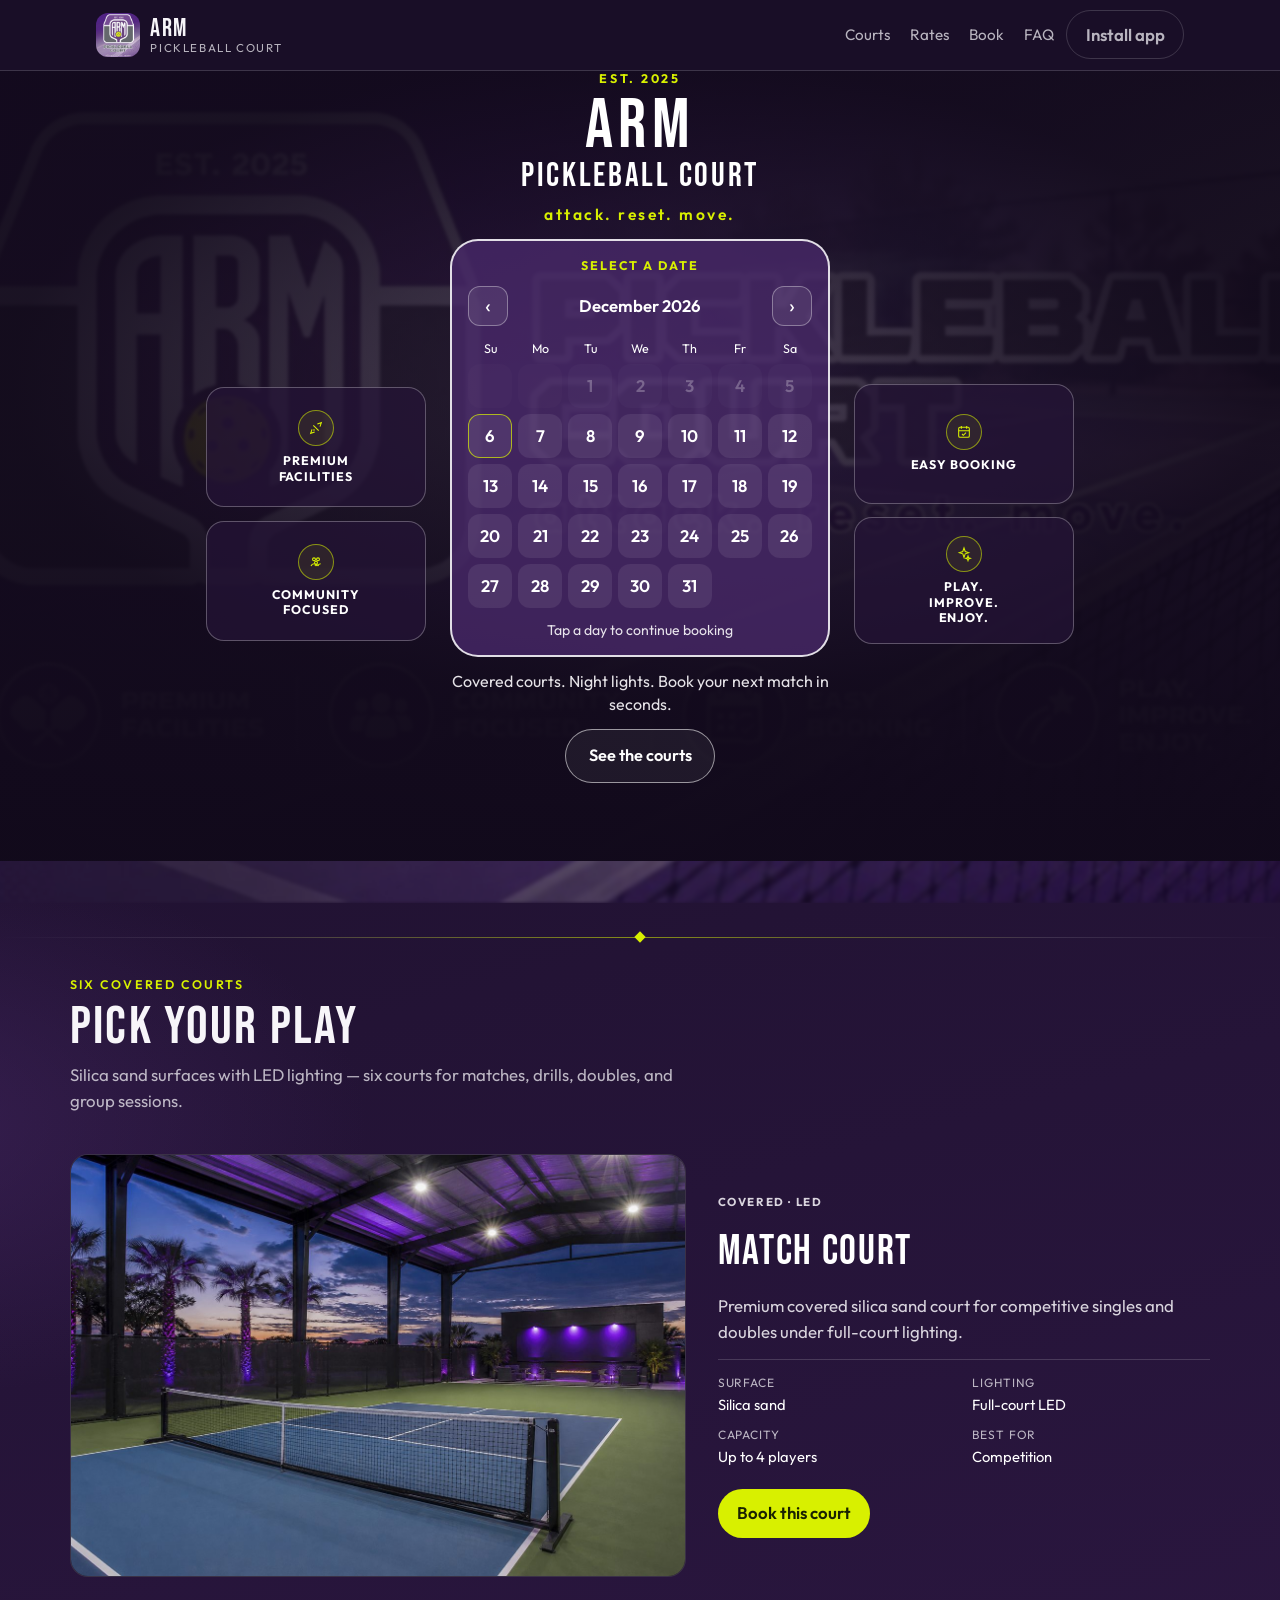
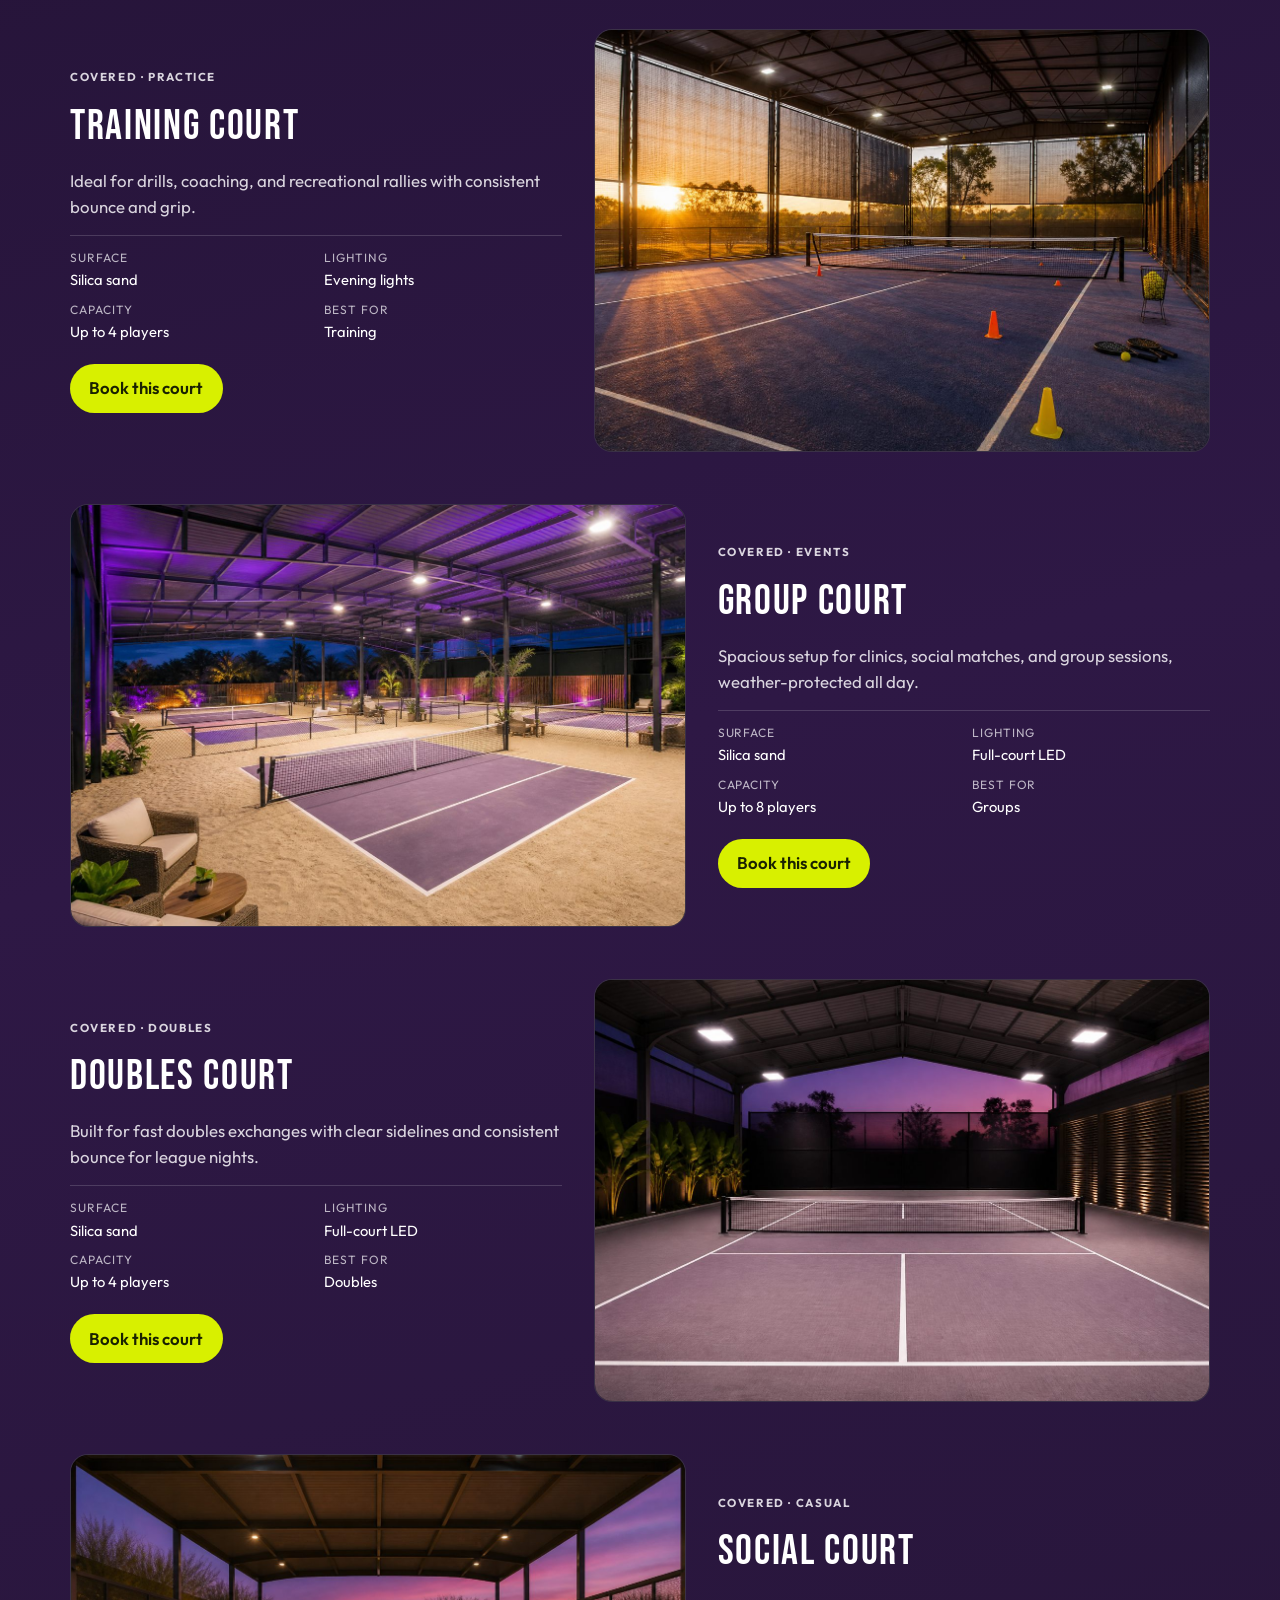
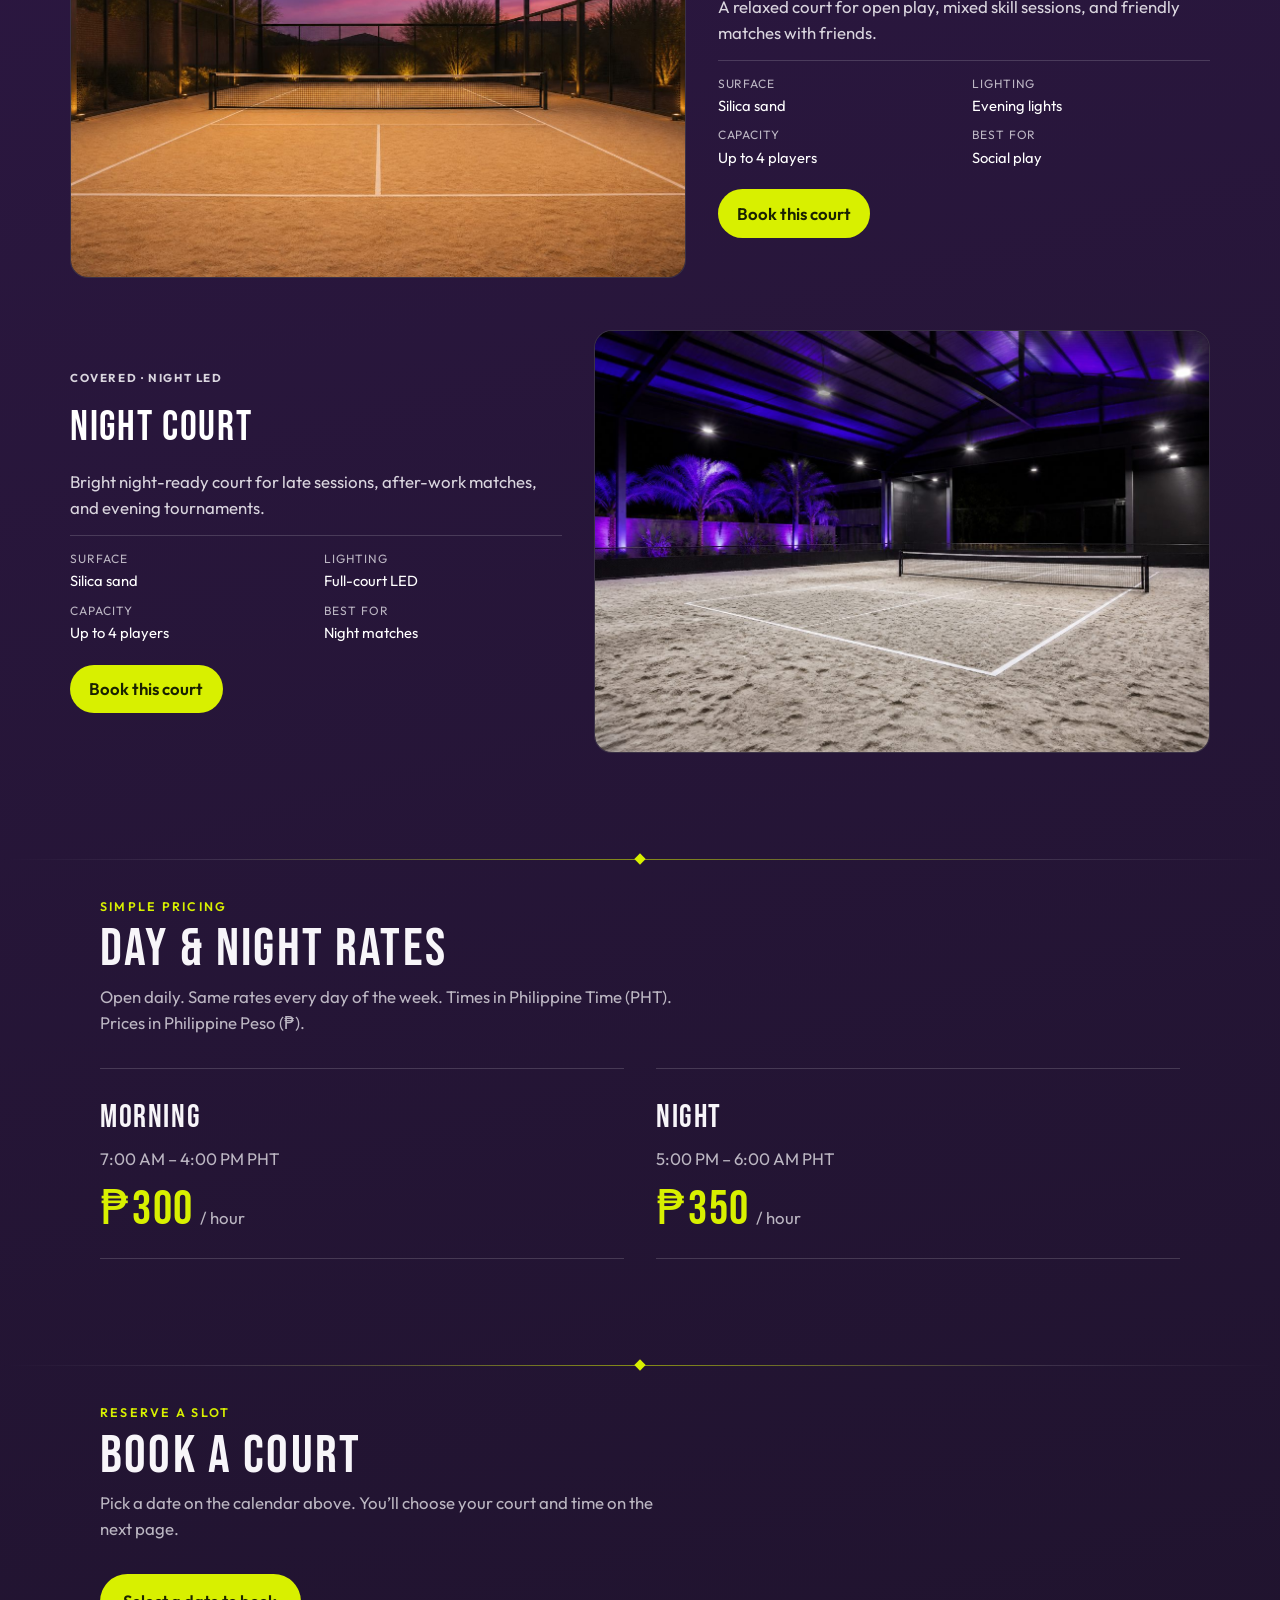
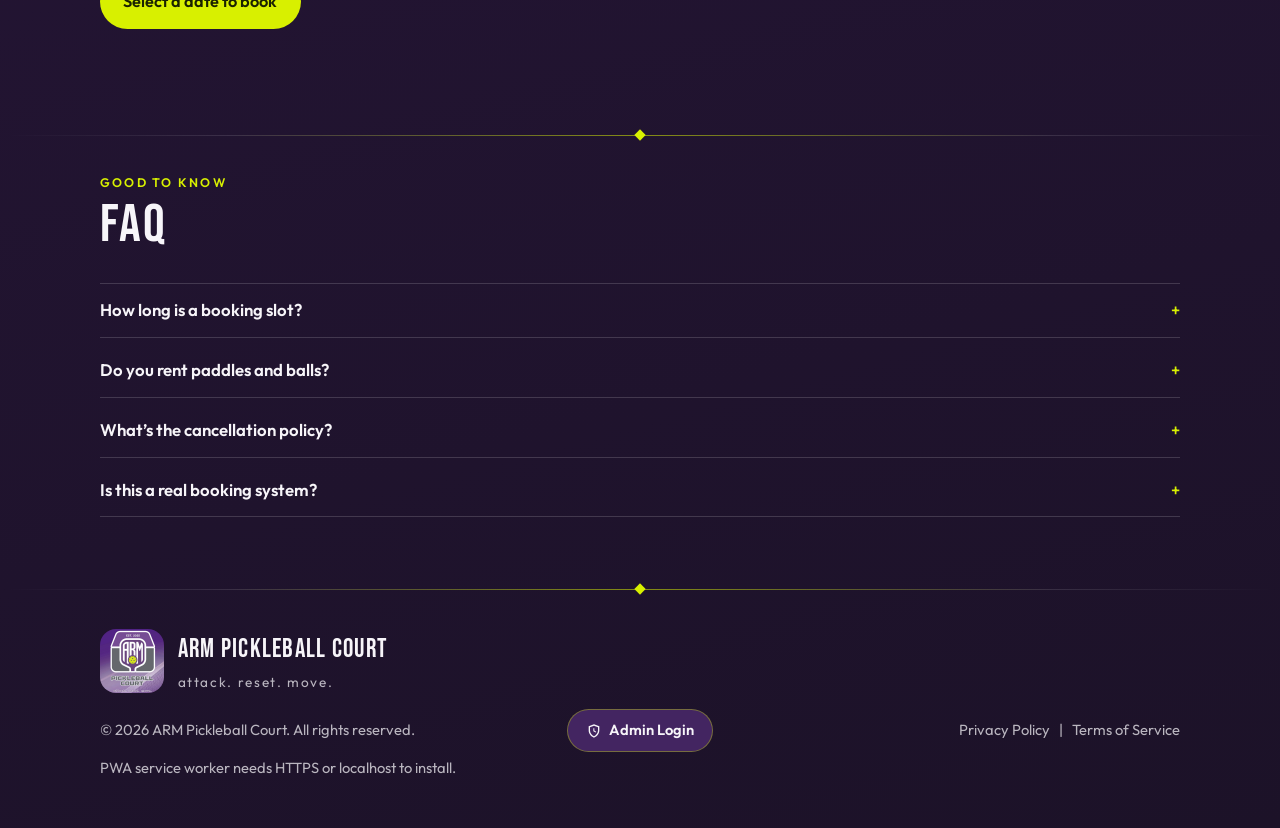
==== commit 1aa28607: "Unify all mobile navbars to brand plus menu only, matching payment. Co-authored-by: Cursor <cursorag" ====
--- a/book.html
+++ b/book.html
@@ -17,8 +17,8 @@
       href="https://fonts.googleapis.com/css2?family=Bebas+Neue&family=Outfit:wght@400;500;600;700&display=swap"
       rel="stylesheet"
     />
-    <link rel="stylesheet" href="/css/styles.css?v=39" />
-    <link rel="stylesheet" href="/css/book.css?v=39" />
+    <link rel="stylesheet" href="/css/styles.css?v=46" />
+    <link rel="stylesheet" href="/css/book.css?v=46" />
     <title>Book a court · ARM Pickleball Court</title>
   </head>
   <body class="book-page">
@@ -40,7 +40,6 @@
           <a href="/#faq">FAQ</a>
         </nav>
         <div class="header-actions">
-          <a class="btn btn-accent change-date-btn" href="/#heroCalendar">Change date</a>
           <button type="button" class="nav-toggle" id="navToggle" aria-expanded="false" aria-controls="mobileNav" aria-label="Open menu">
             <span></span><span></span>
           </button>
--- a/css/styles.css
+++ b/css/styles.css
@@ -96,24 +96,36 @@
   top: 0;
   z-index: 50;
   backdrop-filter: blur(14px);
-  background: rgba(26, 15, 40, 0.78);
+  background: rgba(26, 15, 40, 0.92);
   border-bottom: 1px solid var(--line);
 }
 
 .header-inner {
   max-width: 1120px;
   margin: 0 auto;
-  padding: 0.75rem 1.25rem;
+  padding: 0.65rem 1rem;
   min-height: var(--header-h);
   display: flex;
   align-items: center;
-  gap: 1rem;
+  justify-content: space-between;
+  gap: 0.75rem;
 }
 
 .brand-mark {
   display: flex;
   align-items: center;
-  gap: 0.7rem;
+  gap: 0.65rem;
+  min-width: 0;
+  flex: 1 1 auto;
+}
+
+.header-actions {
+  margin-left: auto;
+  display: flex;
+  align-items: center;
+  justify-content: flex-end;
+  gap: 0.5rem;
+  flex: 0 0 auto;
 }
 
 .brand-mark img {
@@ -153,13 +165,6 @@
 .nav a:hover,
 .mobile-nav a:hover {
   color: var(--white);
-}
-
-.header-actions {
-  margin-left: auto;
-  display: flex;
-  align-items: center;
-  gap: 0.6rem;
 }
 
 .nav-toggle {
@@ -190,6 +195,56 @@
 
 .mobile-nav[hidden] {
   display: none;
+}
+
+.mobile-nav .install-menu-btn {
+  width: 100%;
+  border-color: rgba(216, 240, 0, 0.55);
+  color: var(--lime);
+  background: rgba(216, 240, 0, 0.08);
+}
+
+.mobile-nav .install-menu-btn[hidden] {
+  display: none;
+}
+
+.install-dialog {
+  border: 1px solid var(--line);
+  border-radius: 18px;
+  padding: 0;
+  background: #241436;
+  color: var(--white);
+  width: min(22rem, calc(100vw - 2rem));
+  box-shadow: 0 18px 50px rgba(0, 0, 0, 0.45);
+}
+
+.install-dialog::backdrop {
+  background: rgba(10, 6, 16, 0.72);
+}
+
+.install-dialog-card {
+  display: grid;
+  gap: 0.85rem;
+  padding: 1.25rem 1.2rem 1.15rem;
+}
+
+.install-dialog-card h2 {
+  margin: 0;
+  font-family: var(--font-display);
+  font-size: 1.7rem;
+  letter-spacing: 0.06em;
+}
+
+.install-dialog-card p {
+  margin: 0;
+  color: var(--white-dim);
+  font-size: 0.98rem;
+  line-height: 1.45;
+}
+
+.install-dialog-card .btn {
+  width: 100%;
+  margin-top: 0.25rem;
 }
 
 /* Buttons */
@@ -231,43 +286,145 @@
   border-color: var(--line);
 }
 
+@media (max-width: 959px) {
+  /* Side highlight cards are desktop-only; on phones they crowd/clip the hero */
+  .hero-side {
+    display: none !important;
+  }
+}
+
 @media (max-width: 719px) {
   .install-btn,
-  .change-date-btn {
+  .change-date-btn,
+  .header-cta {
     display: none !important;
+  }
+
+  :root {
+    --header-h: 60px;
   }
 
   .header-inner {
     max-width: none;
     width: 100%;
-    padding: 0.65rem 0.85rem;
+    min-height: var(--header-h);
+    padding: 0.55rem 0.9rem;
+    gap: 0.75rem;
+  }
+
+  .brand-mark {
+    gap: 0.65rem;
+  }
+
+  .brand-mark img {
+    width: 40px;
+    height: 40px;
+    border-radius: 10px;
+  }
+
+  .brand-text {
+    min-width: 0;
+  }
+
+  .brand-name {
+    font-size: 1.45rem;
+    letter-spacing: 0.05em;
+  }
+
+  .brand-sub {
+    font-size: 0.68rem;
+    letter-spacing: 0.12em;
+    white-space: nowrap;
+    overflow: hidden;
+    text-overflow: ellipsis;
+    max-width: 12rem;
+  }
+
+  .header-actions {
+    gap: 0.45rem;
+    margin-left: 0;
+  }
+
+  .nav-toggle {
+    width: 40px;
+    height: 40px;
+    flex-shrink: 0;
+    border-radius: 10px;
   }
 
   .hero {
     width: 100%;
-    padding: 0.65rem 0.85rem 1.75rem;
+    min-height: calc(100dvh - var(--header-h));
+    min-height: calc(100svh - var(--header-h));
+    height: auto;
+    overflow: visible;
+    justify-content: flex-start;
+    padding: 0.55rem 0.85rem 1.5rem;
+    padding-bottom: max(1.5rem, env(safe-area-inset-bottom));
   }
 
   .hero-stage {
     width: 100%;
+    flex: 0 1 auto;
+    justify-content: flex-start;
+    gap: 0.65rem;
+    padding: 0.15rem 0 0;
+  }
+
+  .hero-mid {
+    gap: 0;
   }
 
   .hero-center {
     width: 100%;
     max-width: none;
+    gap: 0.7rem;
   }
 
   .hero-calendar-panel {
     border-radius: 22px;
-    padding: 0.85rem 0.75rem 0.8rem;
+    padding: 0.75rem 0.65rem 0.7rem;
+  }
+
+  .hero-cal-hint {
+    margin-top: 0.55rem;
+    font-size: 0.82rem;
   }
 
   .hero-title-brand {
-    font-size: clamp(2.6rem, 14vw, 3.4rem);
+    font-size: clamp(2.4rem, 12vw, 3.1rem);
   }
 
   .hero-title-stack {
-    font-size: clamp(1.55rem, 8vw, 2.1rem);
+    font-size: clamp(1.35rem, 7vw, 1.9rem);
+  }
+
+  .hero-tag {
+    margin-top: 0.4rem;
+    font-size: 0.88rem;
+  }
+
+  .hero-lead {
+    font-size: 0.92rem;
+  }
+
+  .hero-cta {
+    margin-top: 0.55rem;
+  }
+
+  .hero-cta .btn-lg {
+    width: 100%;
+    max-width: 20rem;
+  }
+
+  .calendar-weekdays,
+  .calendar-grid {
+    gap: 0.28rem;
+  }
+
+  .day-btn {
+    border-radius: 10px;
+    font-size: 0.9rem;
   }
 
   .section,
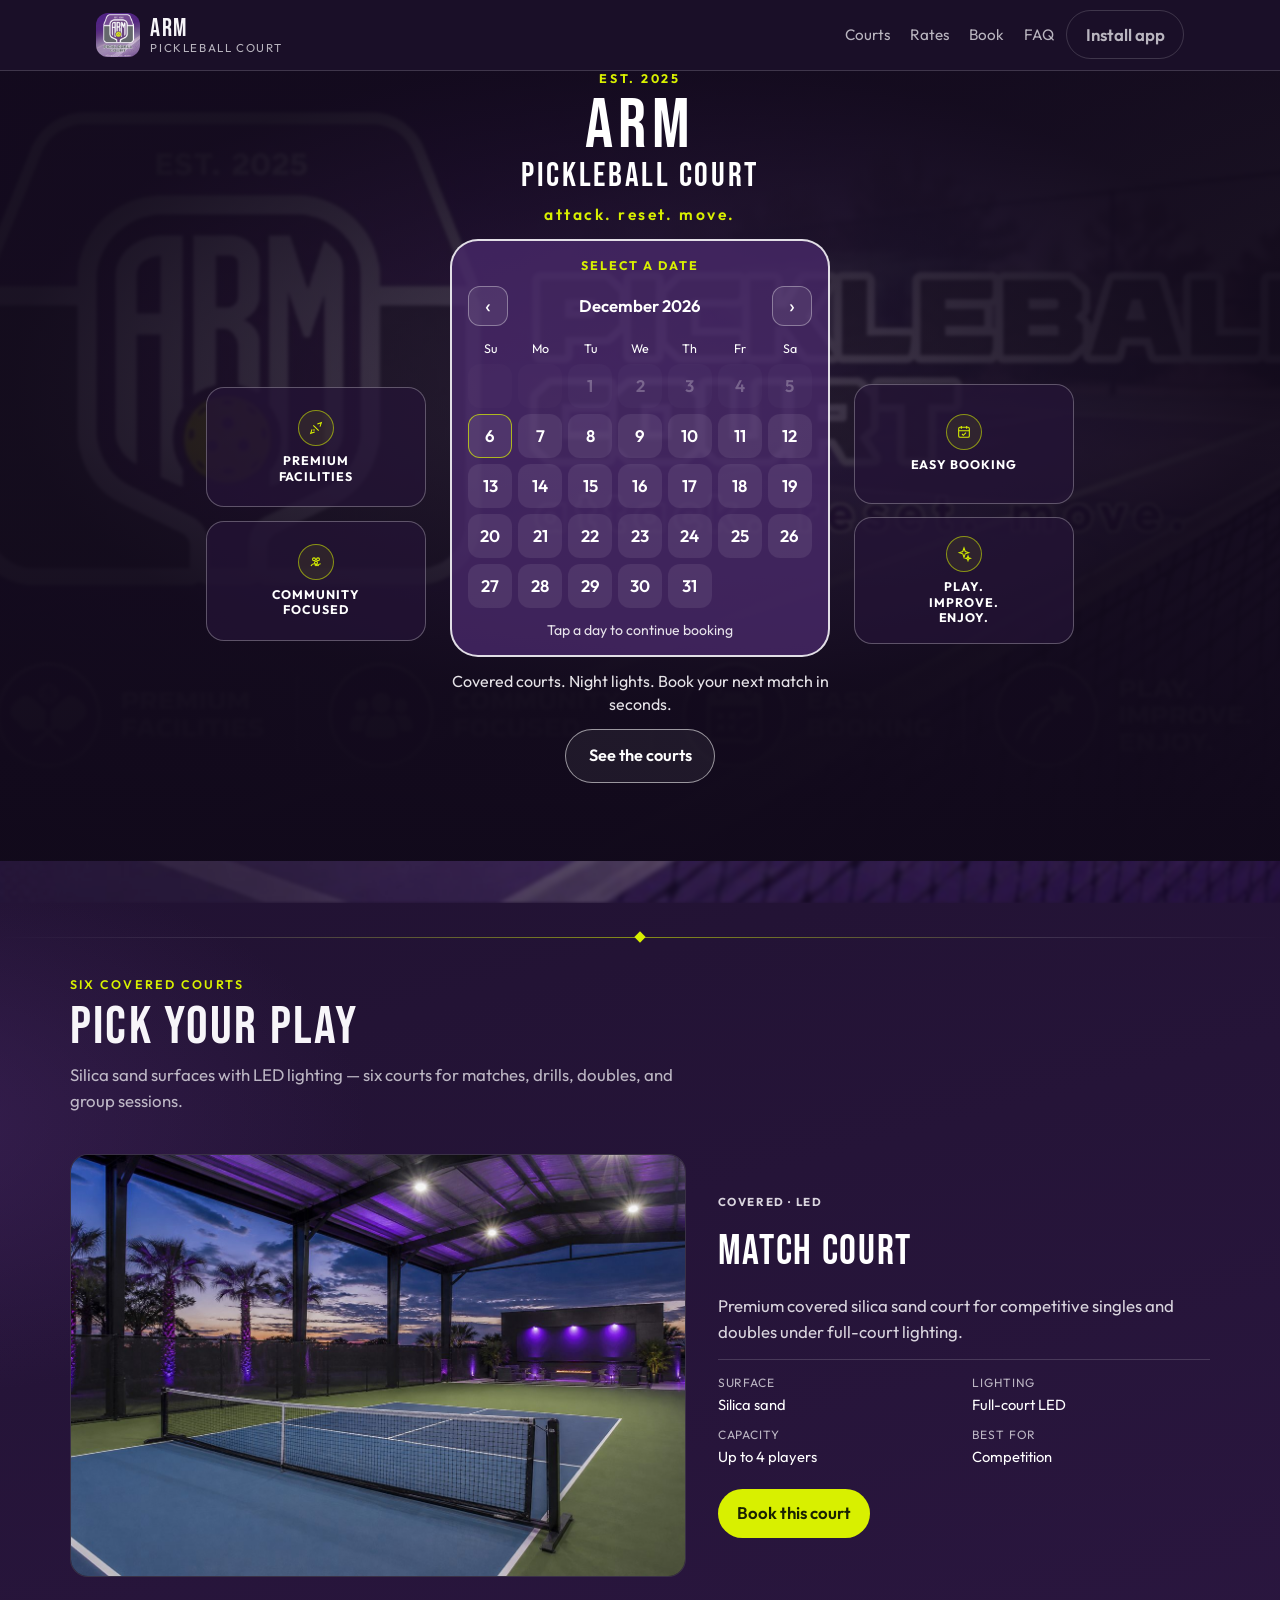
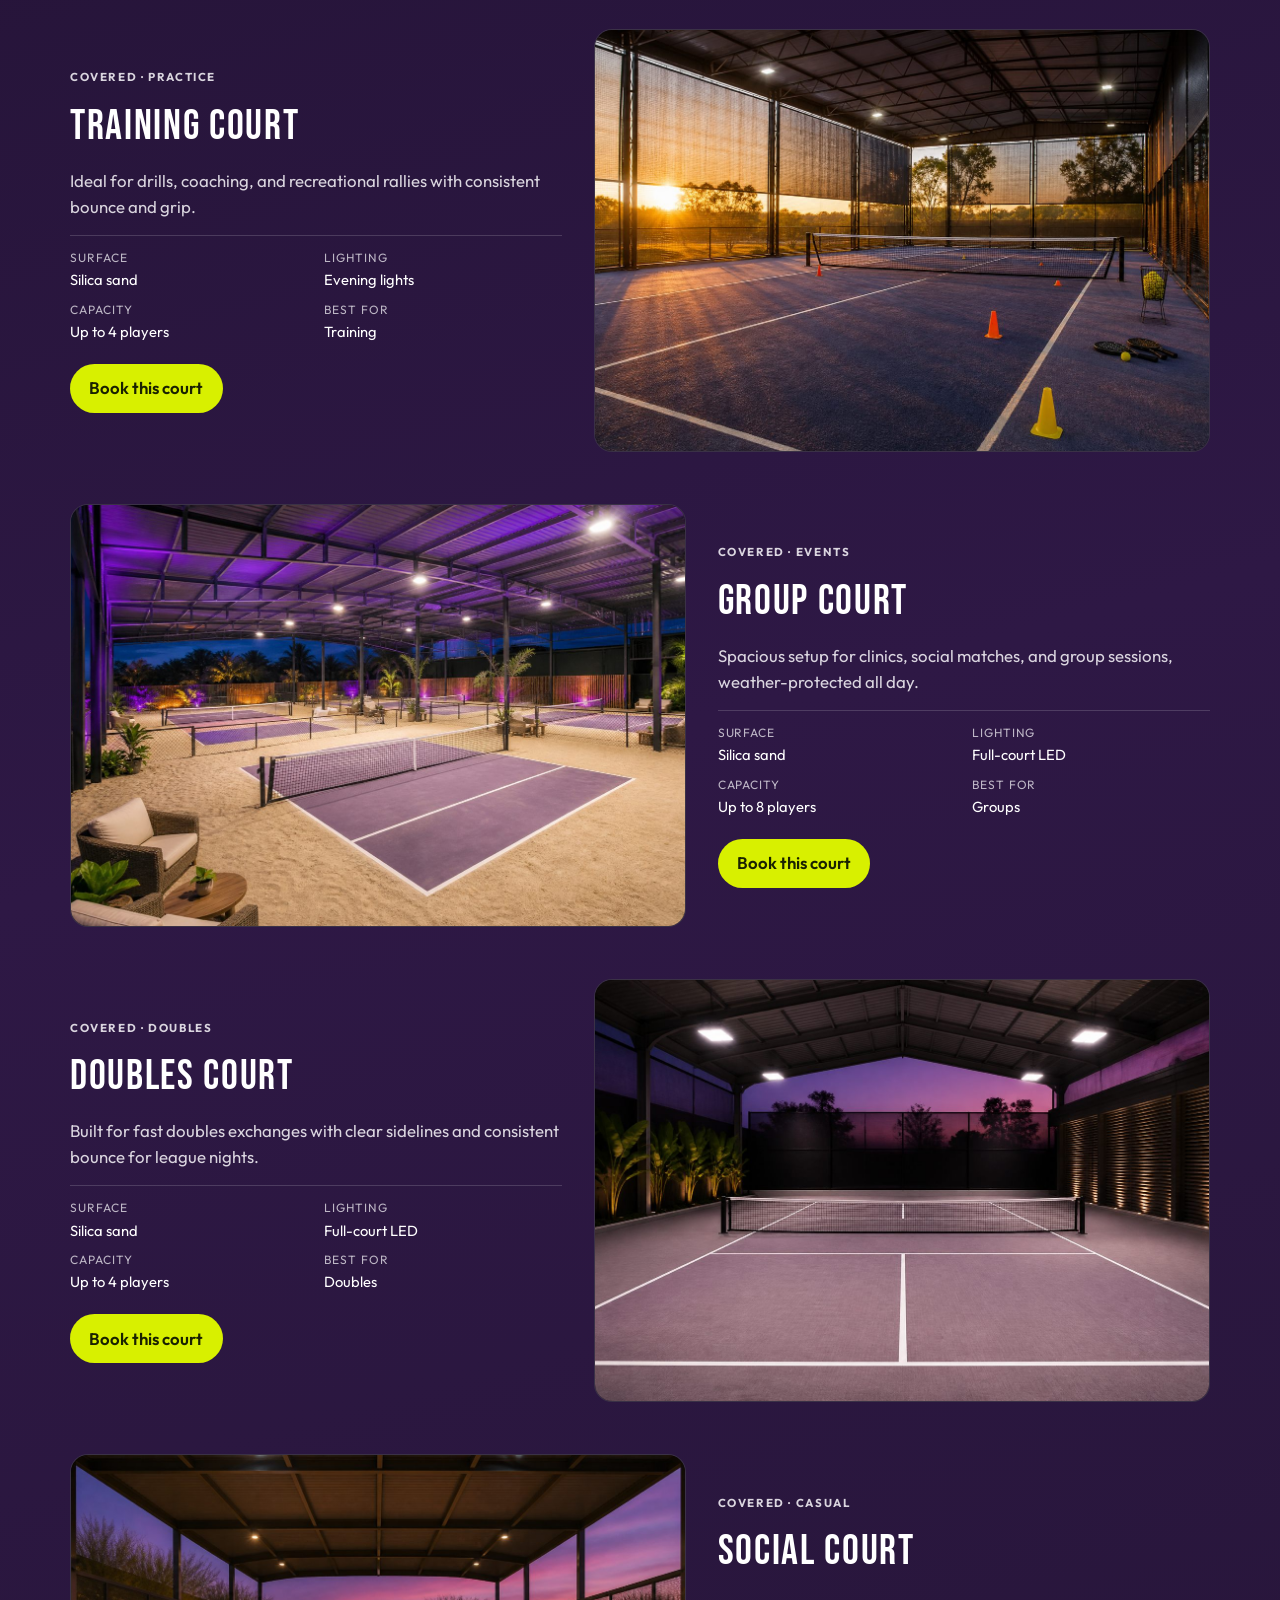
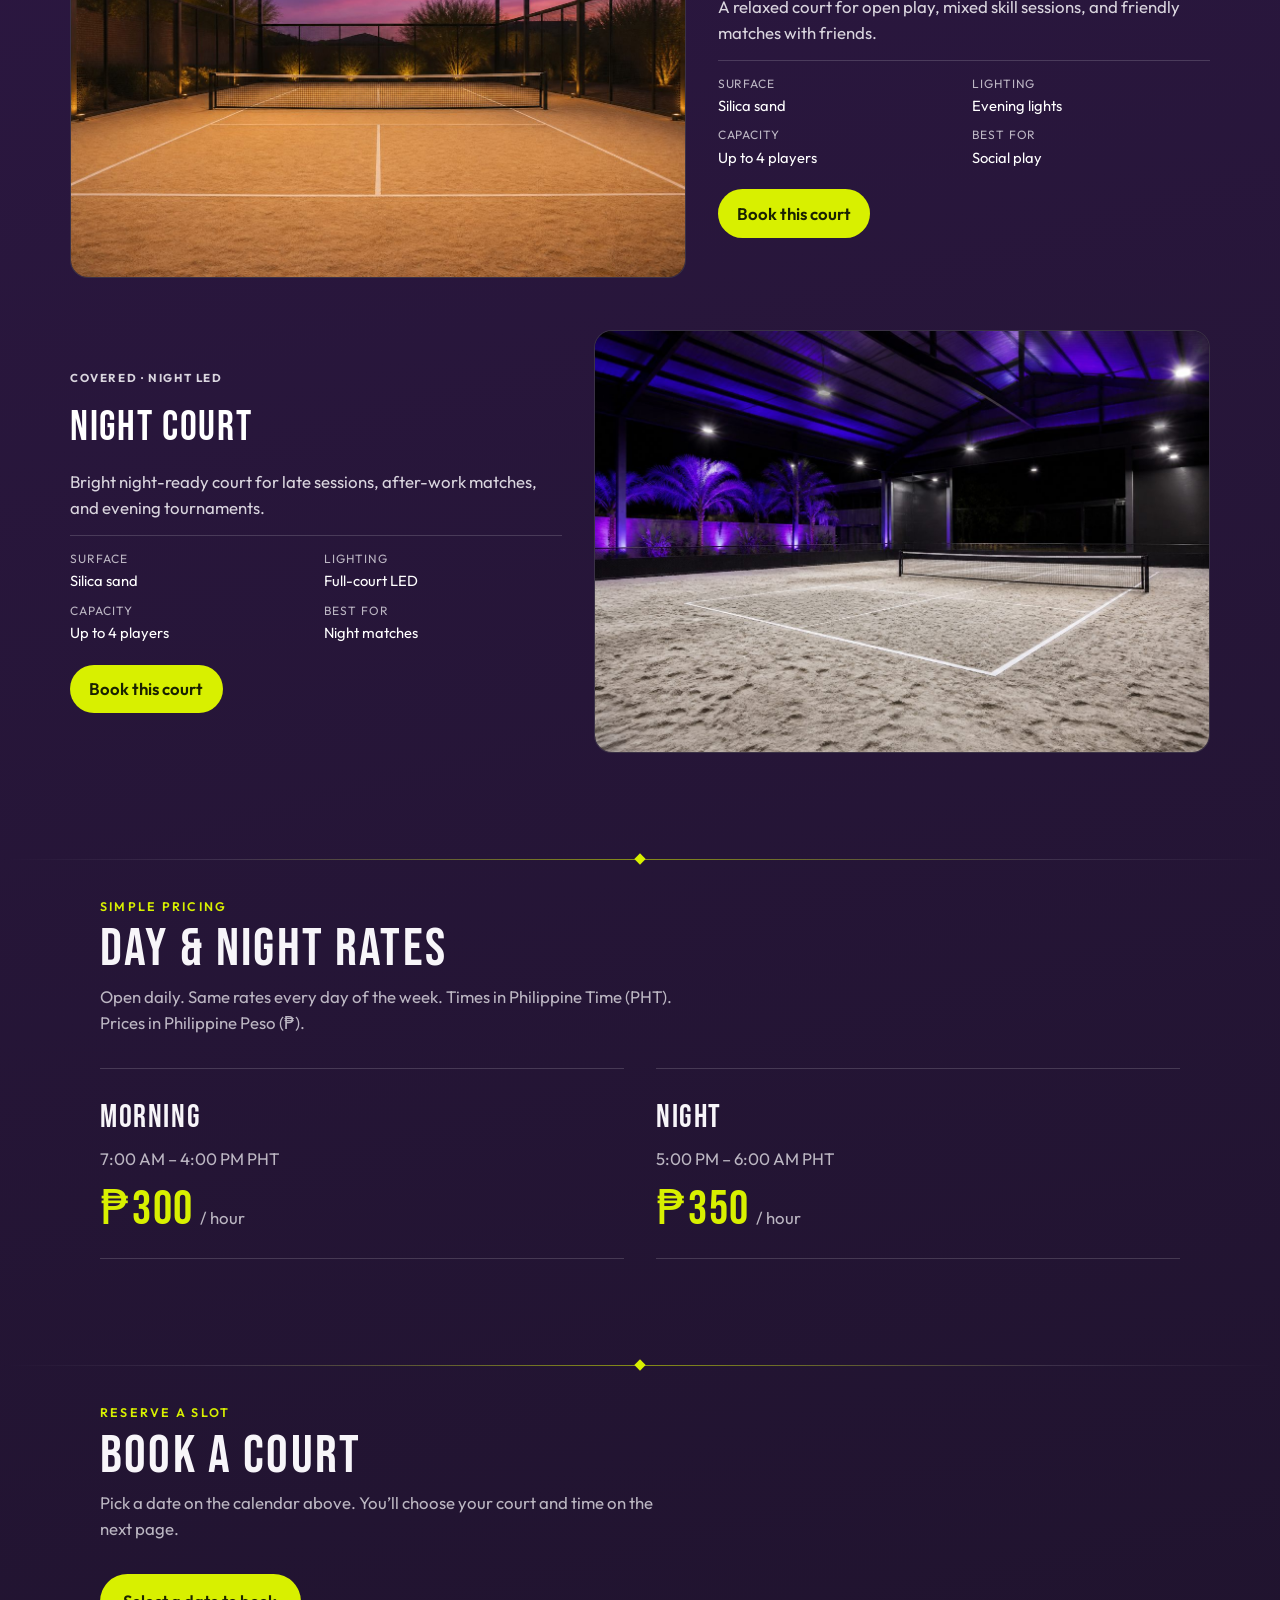
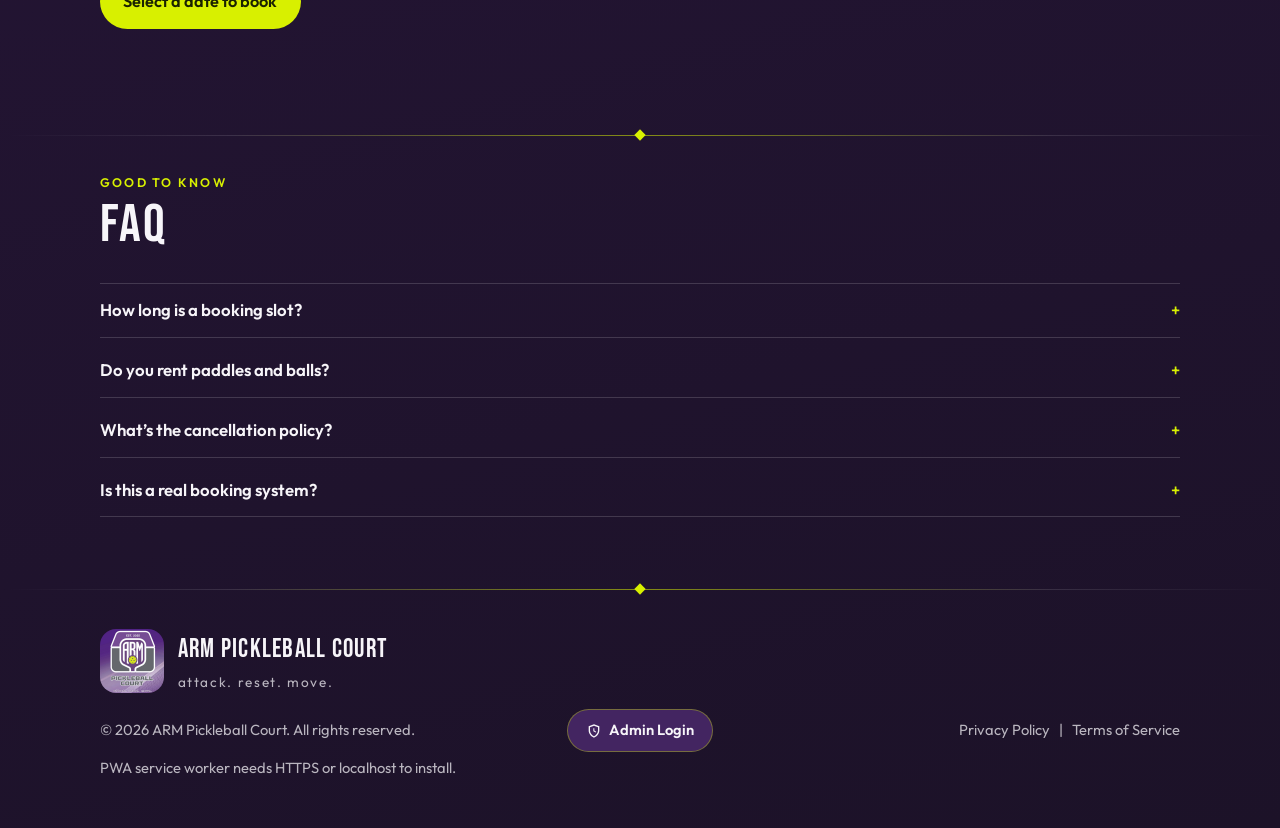
==== commit a0d8a153: "Cache-bust landing and book CSS after solid header change. Co-authored-by: Cursor <cursoragent@curso" ====
--- a/book.html
+++ b/book.html
@@ -17,8 +17,8 @@
       href="https://fonts.googleapis.com/css2?family=Bebas+Neue&family=Outfit:wght@400;500;600;700&display=swap"
       rel="stylesheet"
     />
-    <link rel="stylesheet" href="/css/styles.css?v=46" />
-    <link rel="stylesheet" href="/css/book.css?v=46" />
+    <link rel="stylesheet" href="/css/styles.css?v=47" />
+    <link rel="stylesheet" href="/css/book.css?v=47" />
     <title>Book a court · ARM Pickleball Court</title>
   </head>
   <body class="book-page">
--- a/css/styles.css
+++ b/css/styles.css
@@ -90,13 +90,18 @@
   top: 12px;
 }
 
-/* Header */
+/* Header — full-bleed bar (not floating) */
 .site-header {
-  position: sticky;
-  top: 0;
+  position: relative;
+  top: auto;
   z-index: 50;
-  backdrop-filter: blur(14px);
-  background: rgba(26, 15, 40, 0.92);
+  width: 100%;
+  margin: 0;
+  border-radius: 0;
+  box-shadow: none;
+  backdrop-filter: none;
+  -webkit-backdrop-filter: none;
+  background: #1a0f28;
   border-bottom: 1px solid var(--line);
 }
 
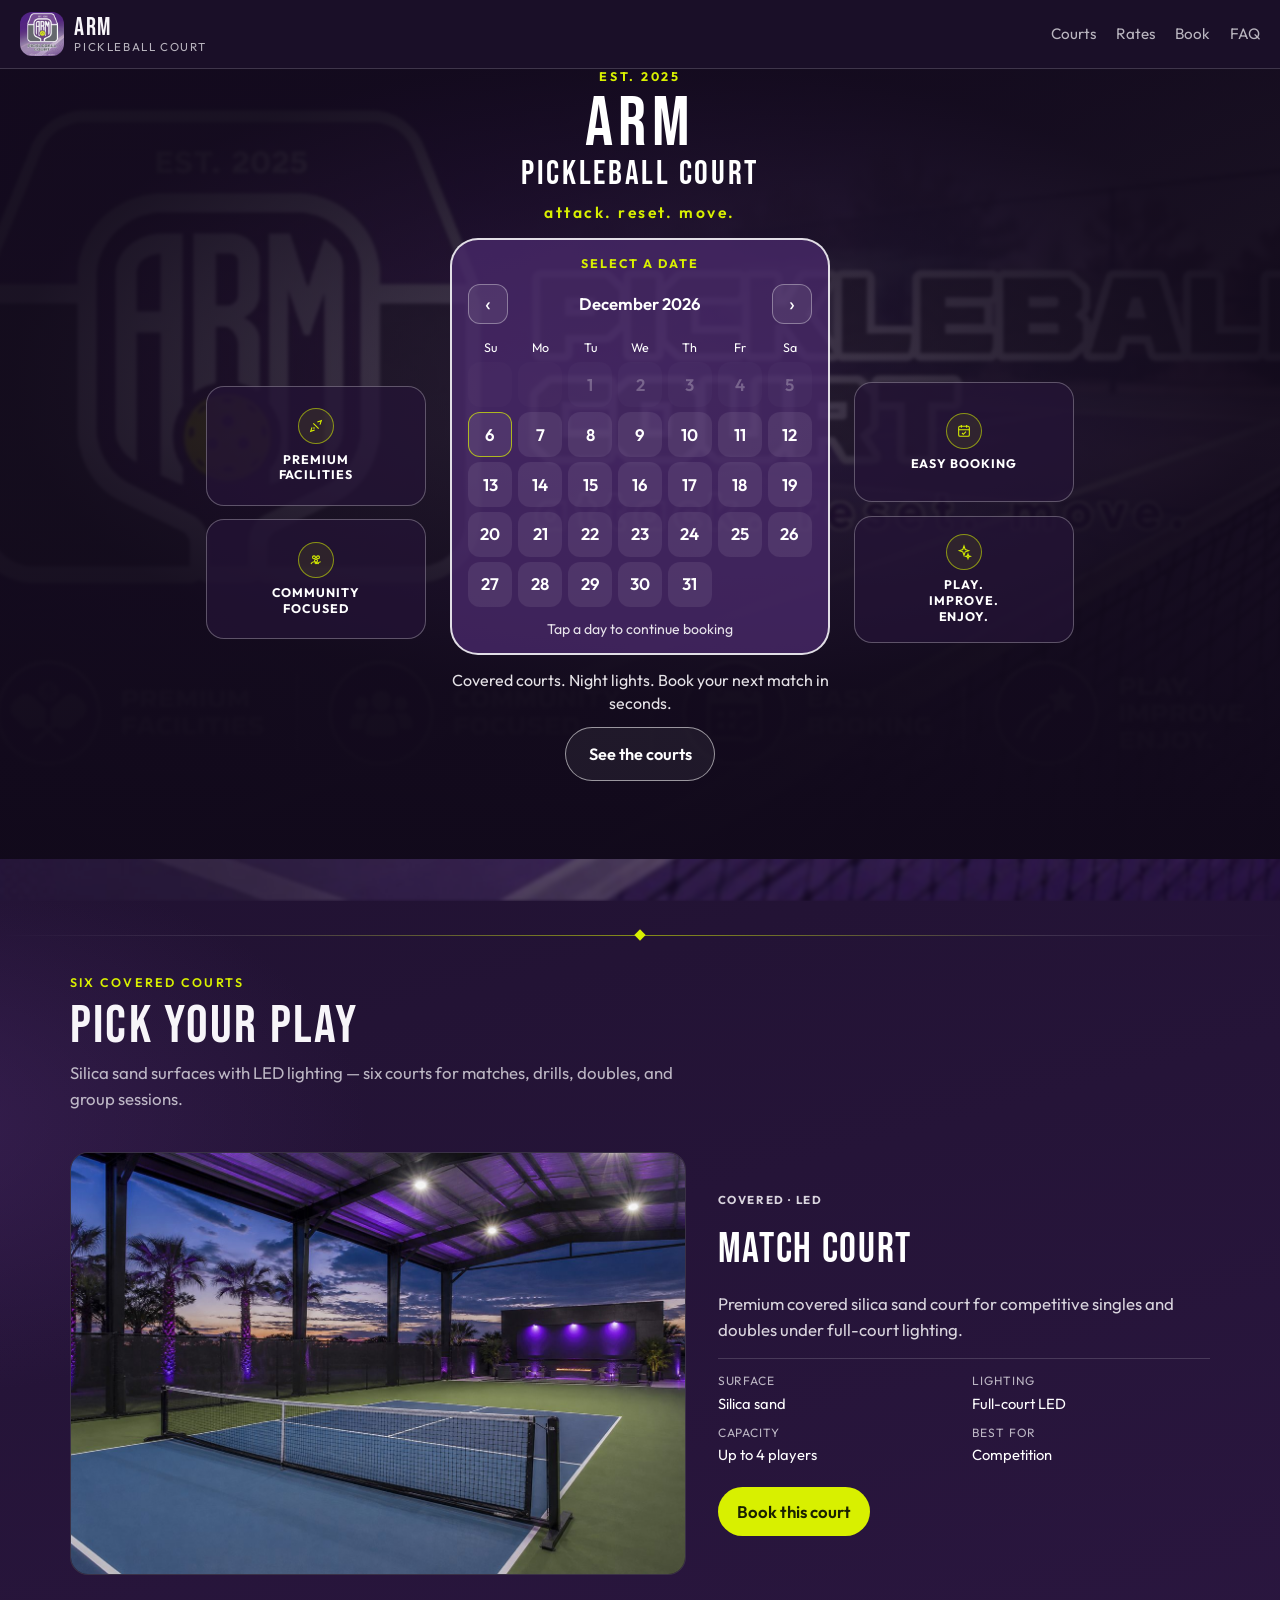
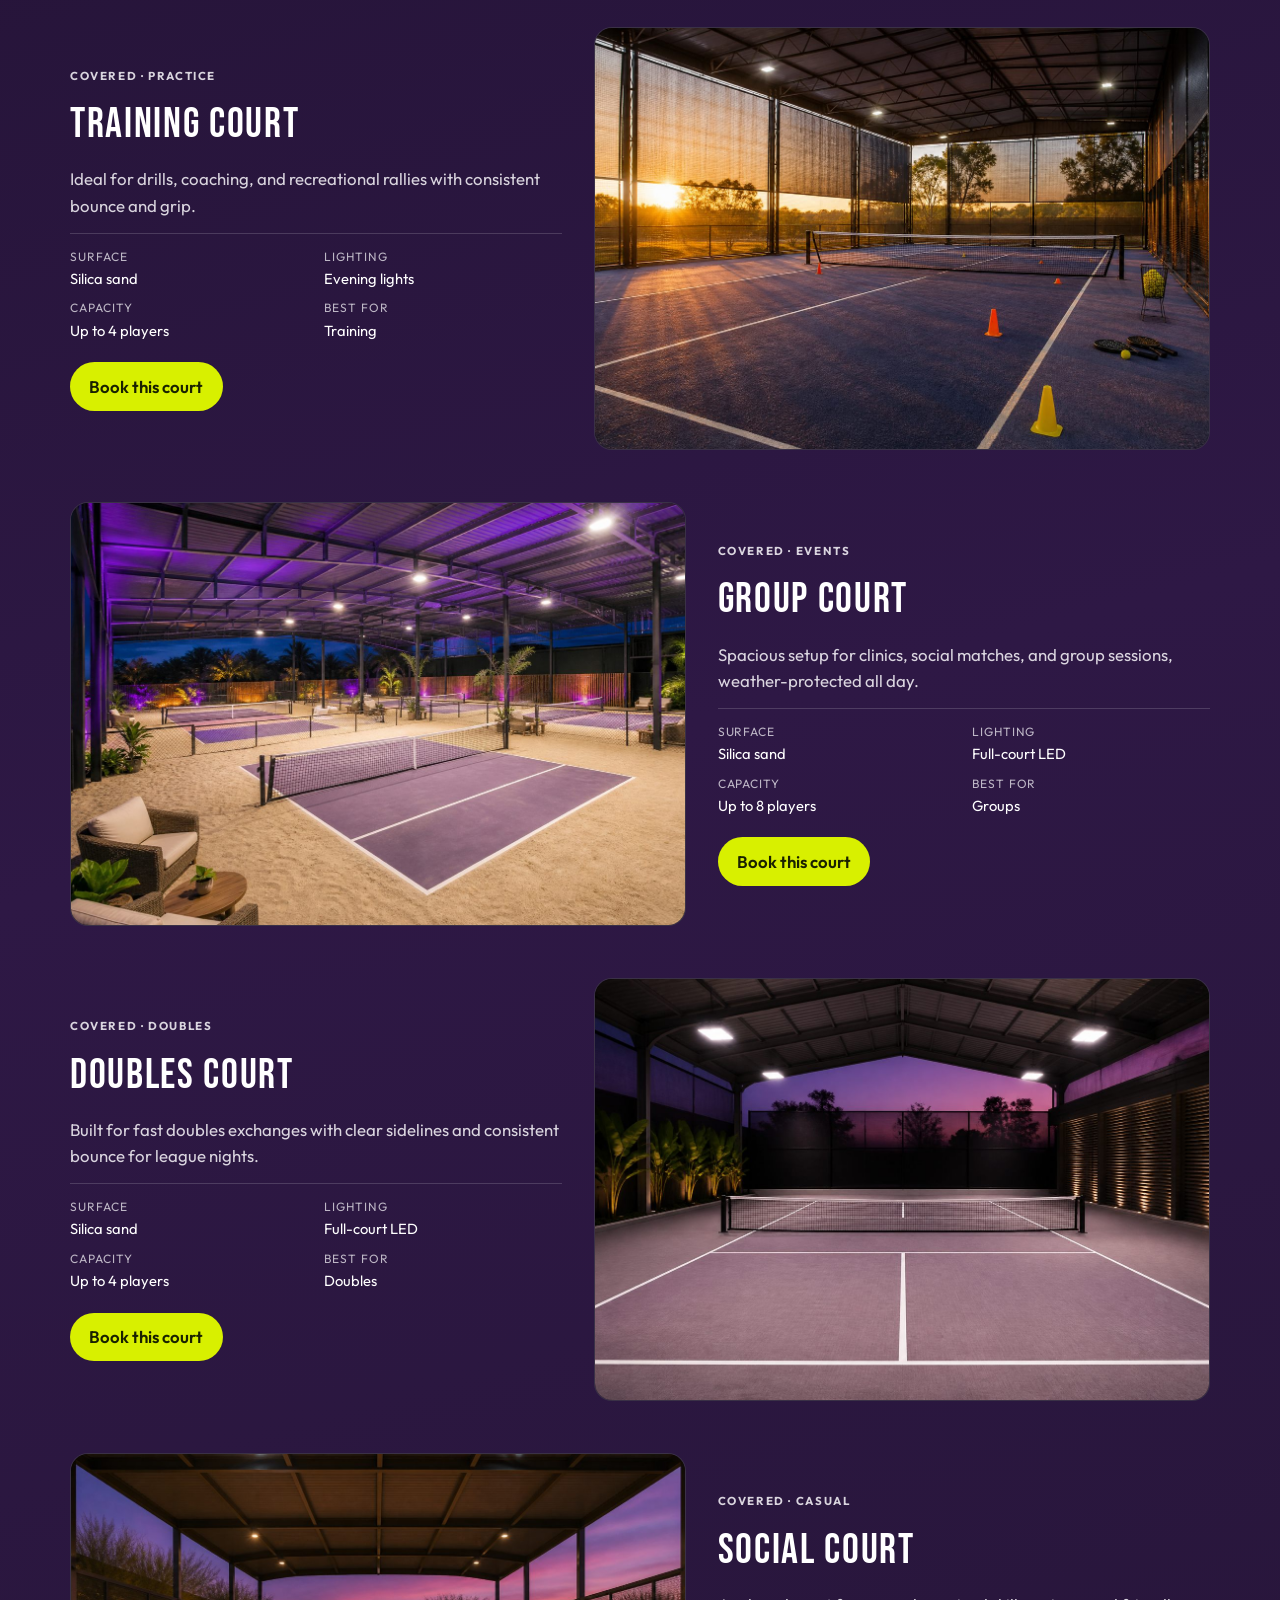
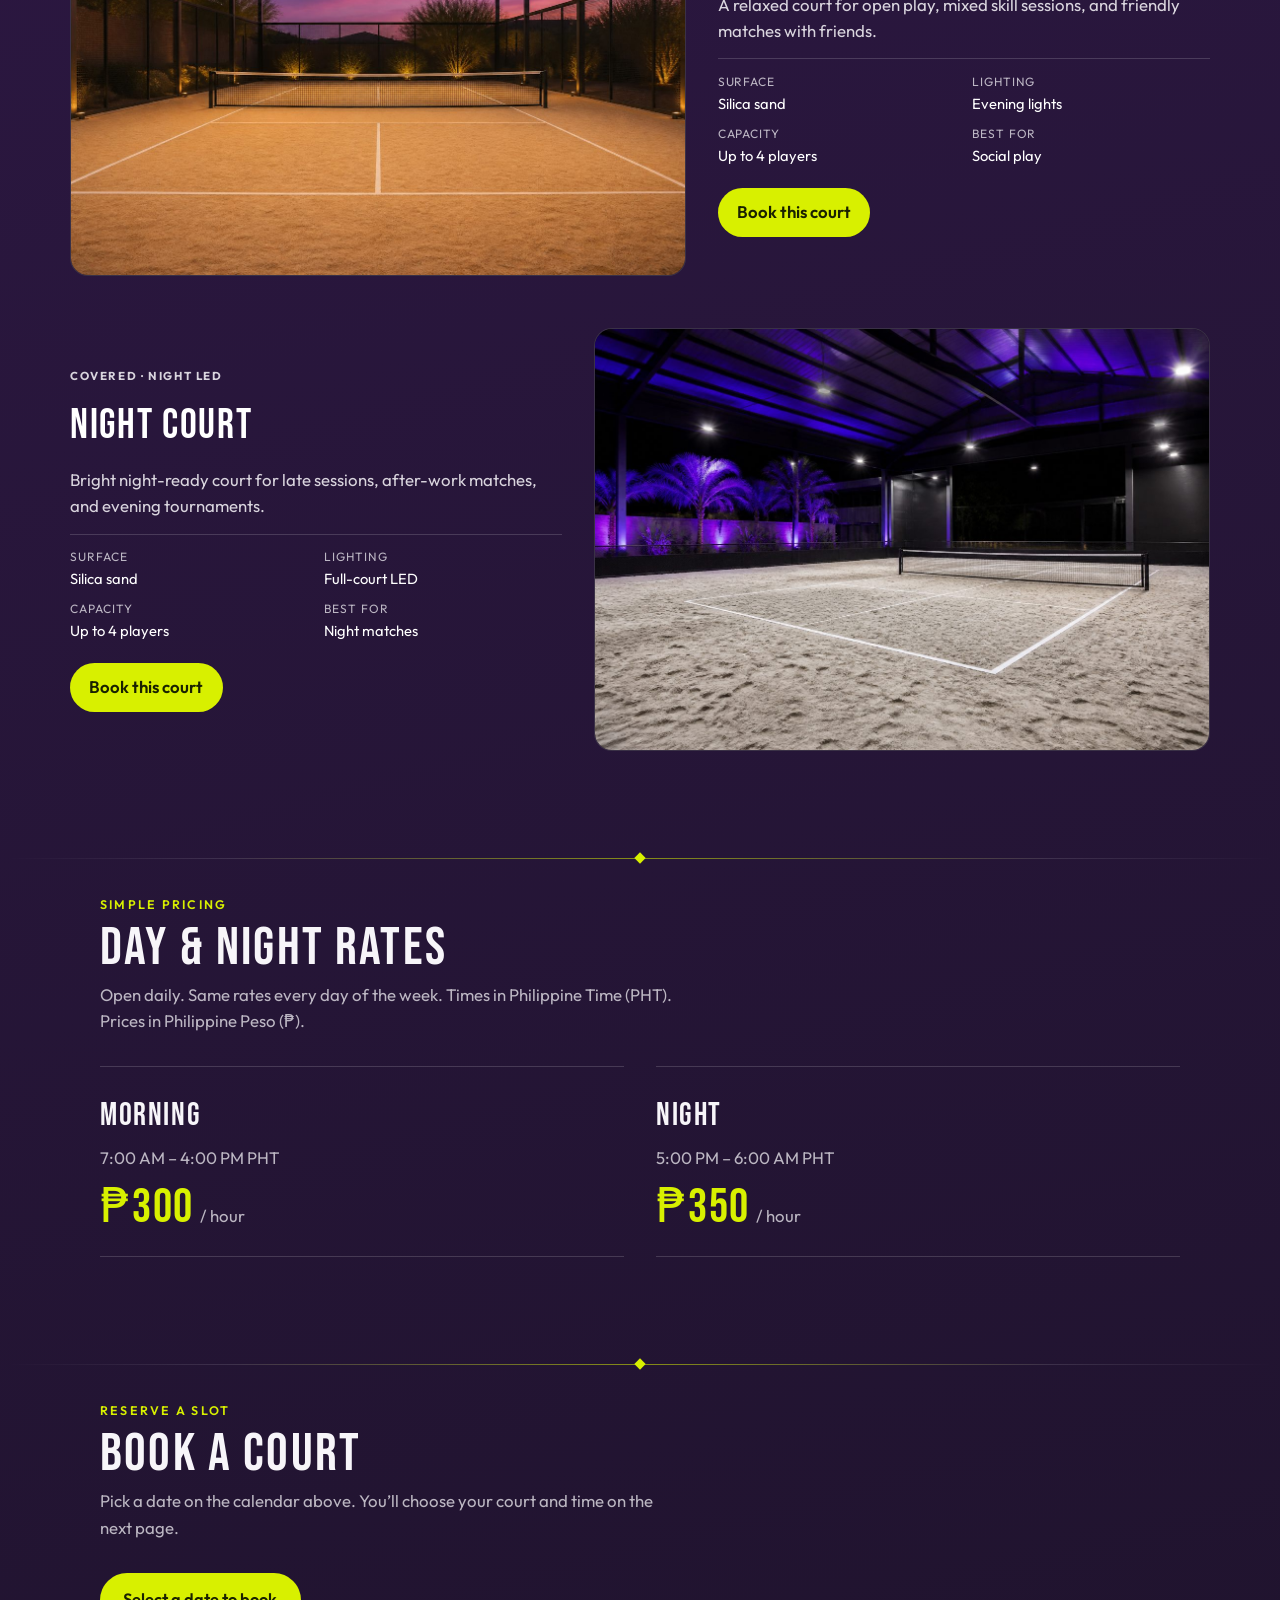
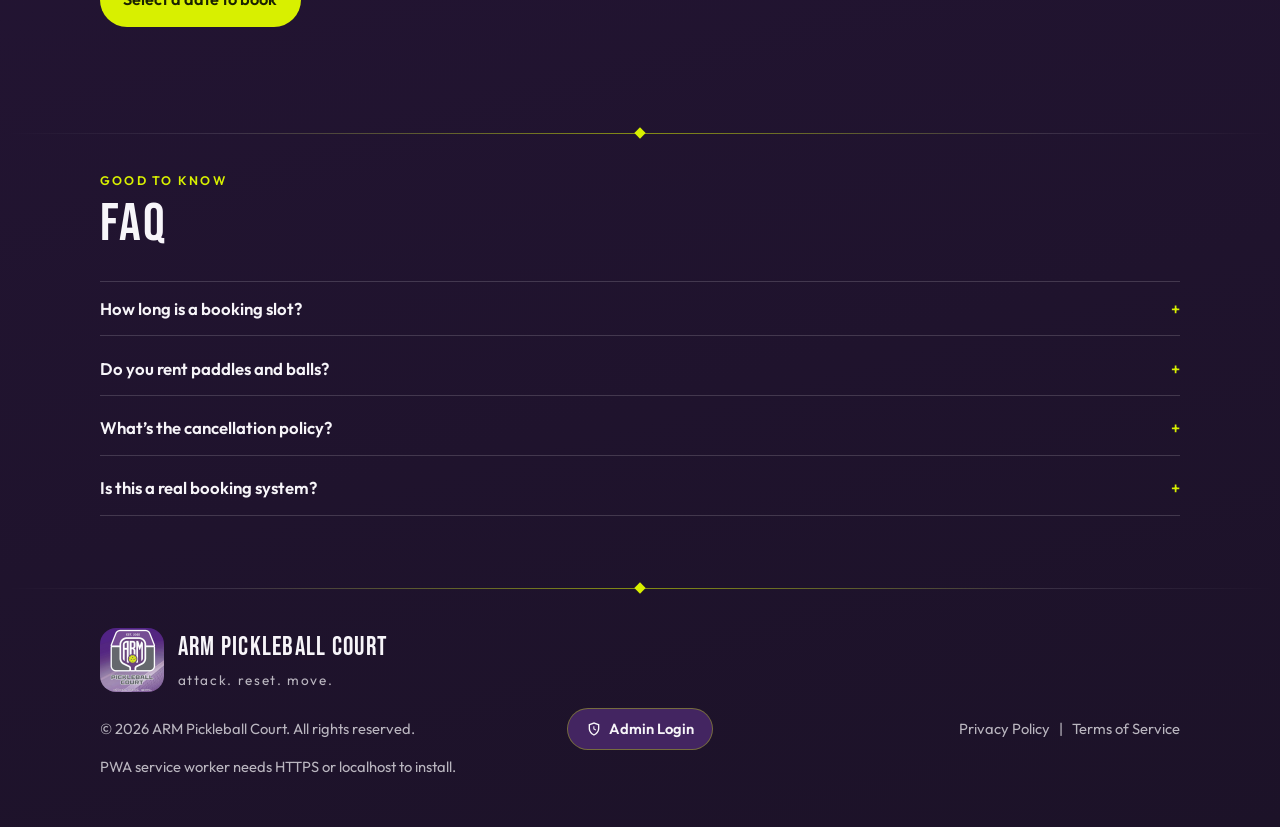
==== commit 4e337ab1: "Fix confirmation floating nav caused by body padding; match book page header. Co-authored-by: Cursor" ====
--- a/book.html
+++ b/book.html
@@ -17,8 +17,8 @@
       href="https://fonts.googleapis.com/css2?family=Bebas+Neue&family=Outfit:wght@400;500;600;700&display=swap"
       rel="stylesheet"
     />
-    <link rel="stylesheet" href="/css/styles.css?v=47" />
-    <link rel="stylesheet" href="/css/book.css?v=47" />
+    <link rel="stylesheet" href="/css/styles.css?v=48" />
+    <link rel="stylesheet" href="/css/book.css?v=48" />
     <title>Book a court · ARM Pickleball Court</title>
   </head>
   <body class="book-page">
--- a/css/styles.css
+++ b/css/styles.css
@@ -106,14 +106,15 @@
 }
 
 .header-inner {
-  max-width: 1120px;
-  margin: 0 auto;
-  padding: 0.65rem 1rem;
+  width: 100%;
+  max-width: none;
+  margin: 0;
+  padding: 0.65rem 1.25rem;
   min-height: var(--header-h);
   display: flex;
   align-items: center;
   justify-content: space-between;
-  gap: 0.75rem;
+  gap: 1rem;
 }
 
 .brand-mark {
@@ -121,7 +122,7 @@
   align-items: center;
   gap: 0.65rem;
   min-width: 0;
-  flex: 1 1 auto;
+  flex: 0 1 auto;
 }
 
 .header-actions {
@@ -1252,12 +1253,12 @@
   background: rgba(10, 6, 16, 0.72);
 }
 
-.confirm-body {
+.confirm-dialog .confirm-body {
   margin: 0;
   padding: 1.5rem;
 }
 
-.confirm-body h2 {
+.confirm-dialog .confirm-body h2 {
   margin: 0 0 0.6rem;
   font-family: var(--font-display);
   font-size: 2.2rem;
@@ -1265,7 +1266,7 @@
   font-weight: 400;
 }
 
-.confirm-body menu {
+.confirm-dialog .confirm-body menu {
   margin: 1.25rem 0 0;
   padding: 0;
   display: flex;
@@ -1476,19 +1477,17 @@
 @media (min-width: 720px) {
   .nav {
     display: flex;
+    margin-left: auto;
   }
 
   .nav-toggle,
-  .mobile-nav {
+  .mobile-nav,
+  .header-actions {
     display: none !important;
   }
 
-  .header-actions {
-    margin-left: 0;
-  }
-
   .header-inner .brand-mark {
-    margin-right: auto;
+    margin-right: 0;
   }
 
   .court-list {
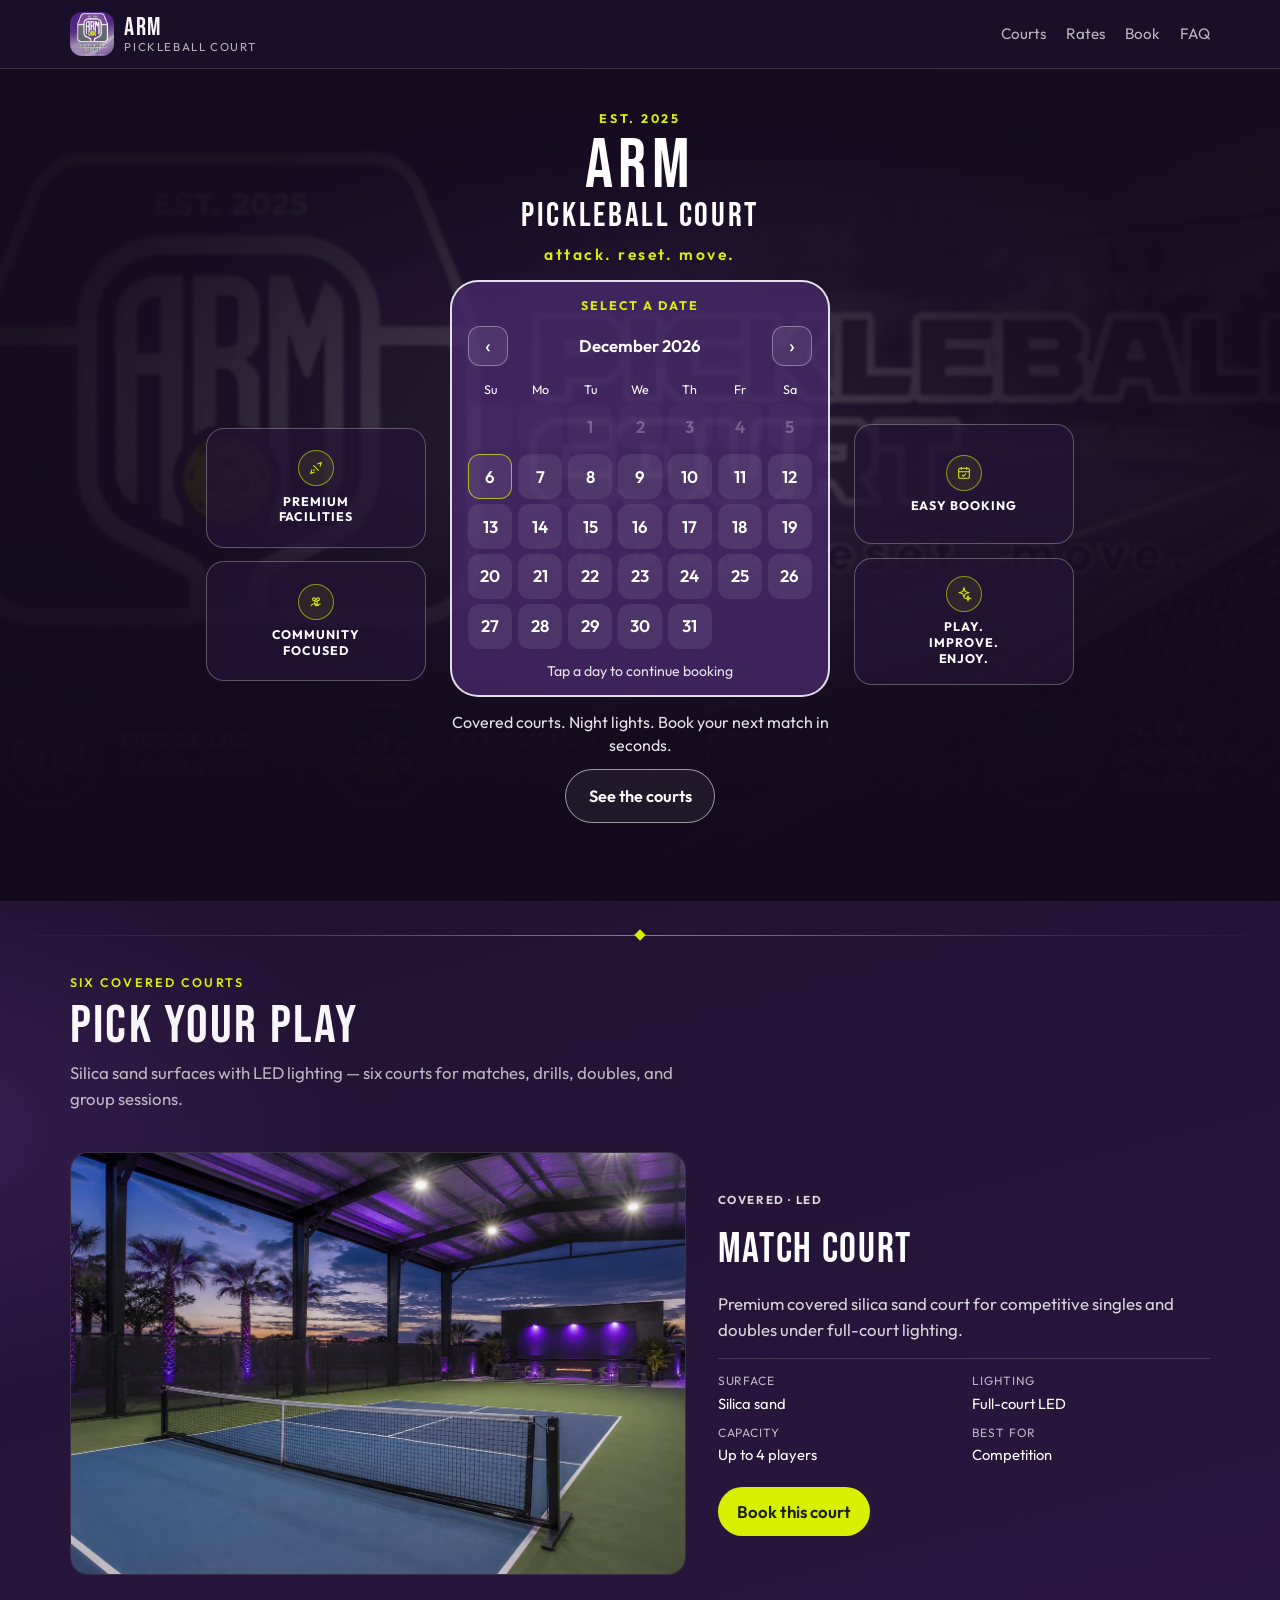
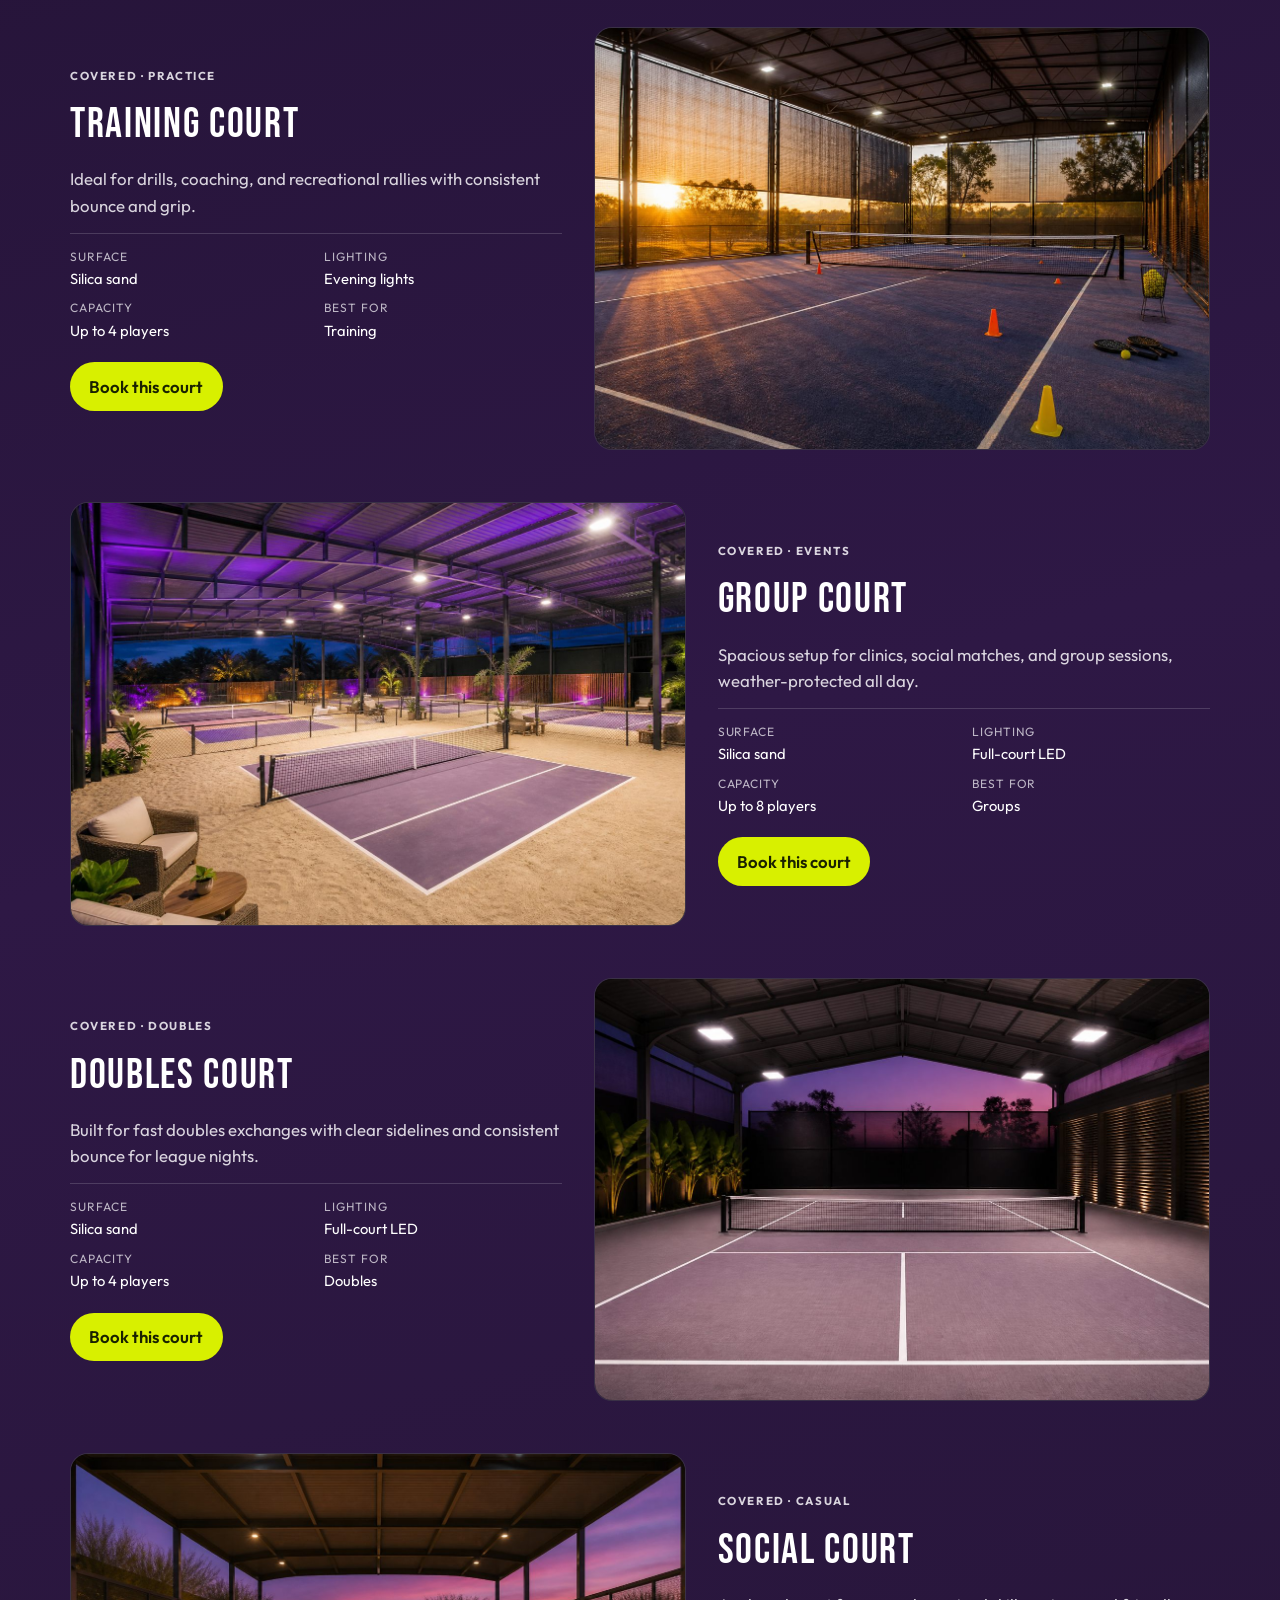
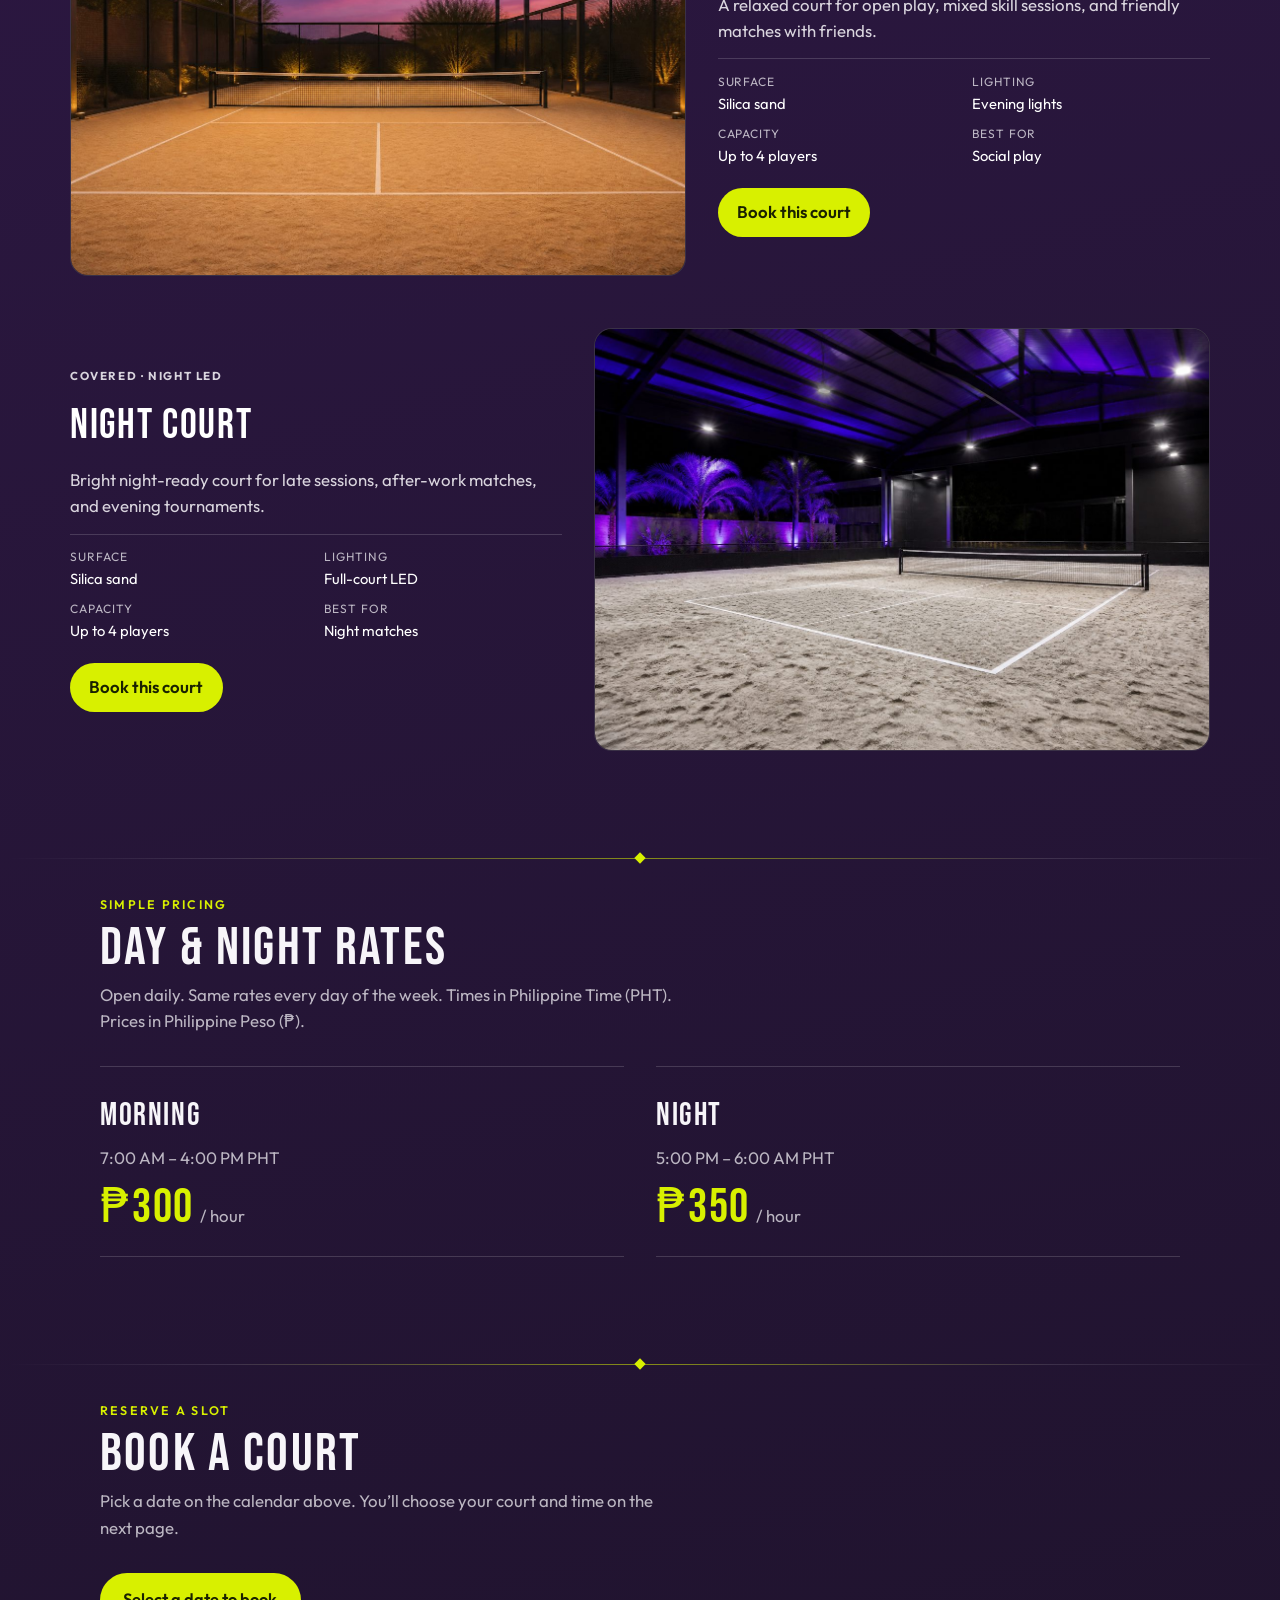
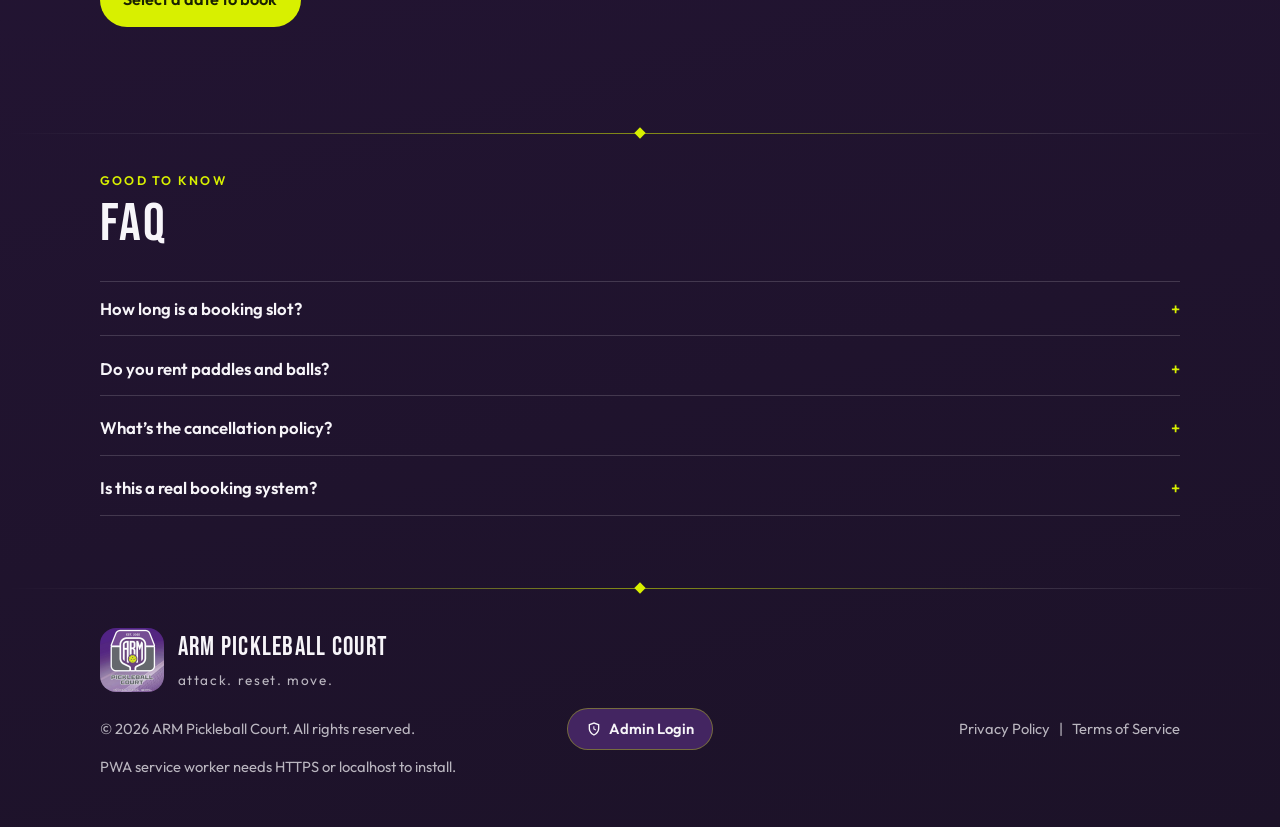
==== commit 08ecd3a0: "Constrain the header to the book-page content width so links are not edge-to-edge. Co-authored-by: C" ====
--- a/book.html
+++ b/book.html
@@ -17,8 +17,8 @@
       href="https://fonts.googleapis.com/css2?family=Bebas+Neue&family=Outfit:wght@400;500;600;700&display=swap"
       rel="stylesheet"
     />
-    <link rel="stylesheet" href="/css/styles.css?v=48" />
-    <link rel="stylesheet" href="/css/book.css?v=48" />
+    <link rel="stylesheet" href="/css/styles.css?v=49" />
+    <link rel="stylesheet" href="/css/book.css?v=49" />
     <title>Book a court · ARM Pickleball Court</title>
   </head>
   <body class="book-page">
--- a/css/styles.css
+++ b/css/styles.css
@@ -106,9 +106,9 @@
 }
 
 .header-inner {
-  width: 100%;
-  max-width: none;
-  margin: 0;
+  width: min(1180px, 100%);
+  max-width: 1180px;
+  margin: 0 auto;
   padding: 0.65rem 1.25rem;
   min-height: var(--header-h);
   display: flex;
